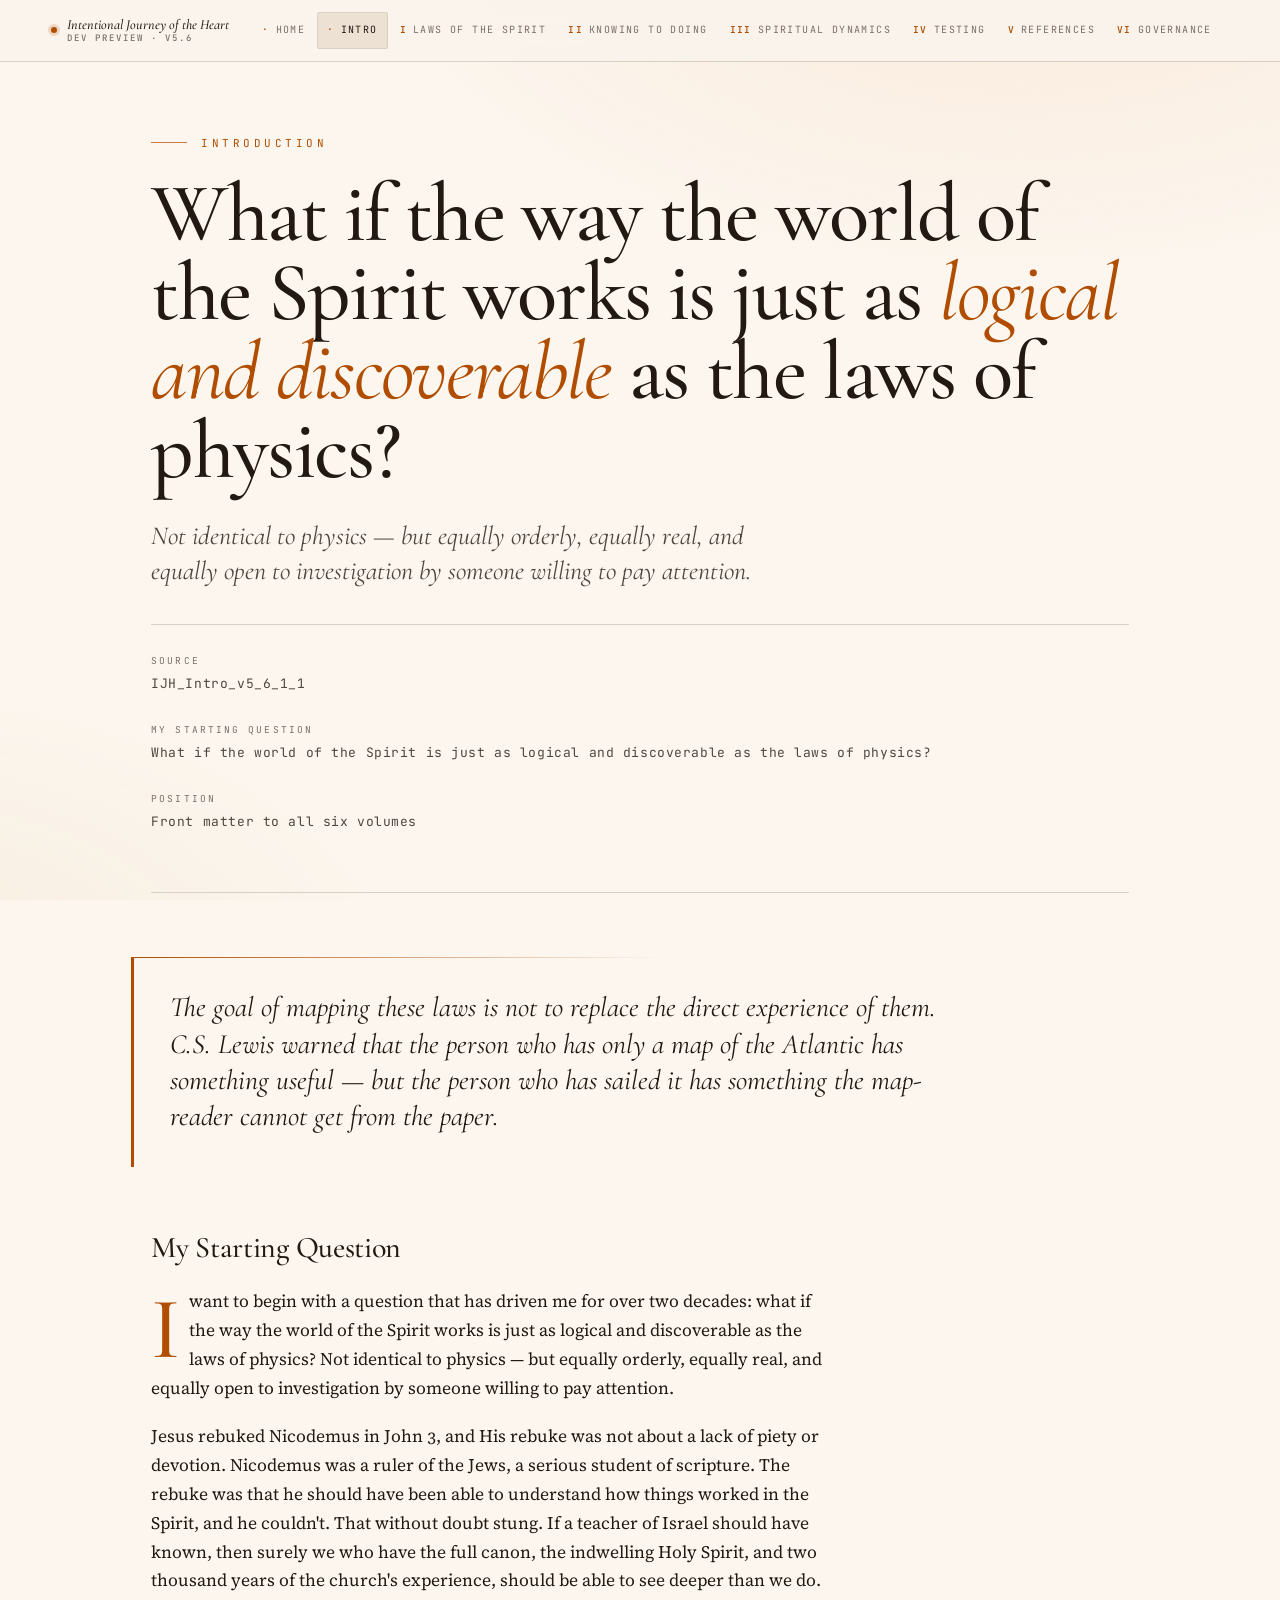
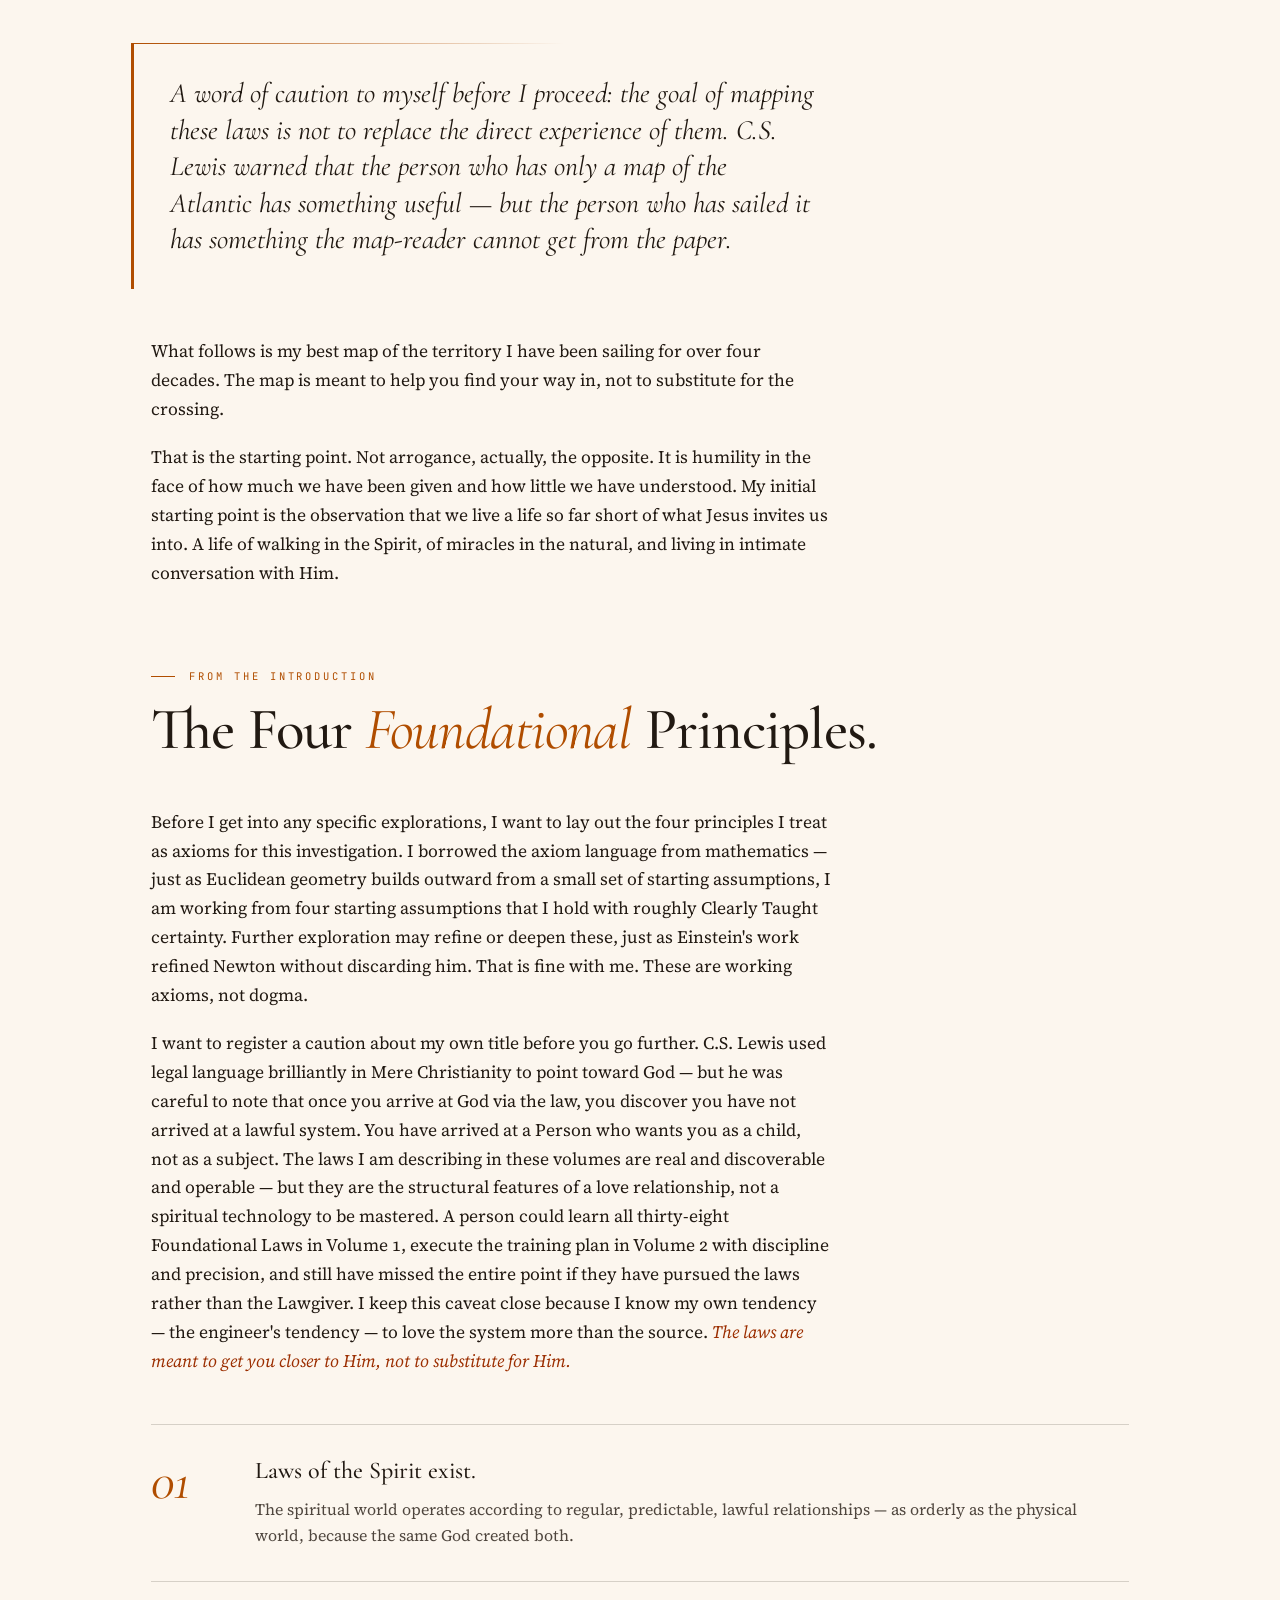
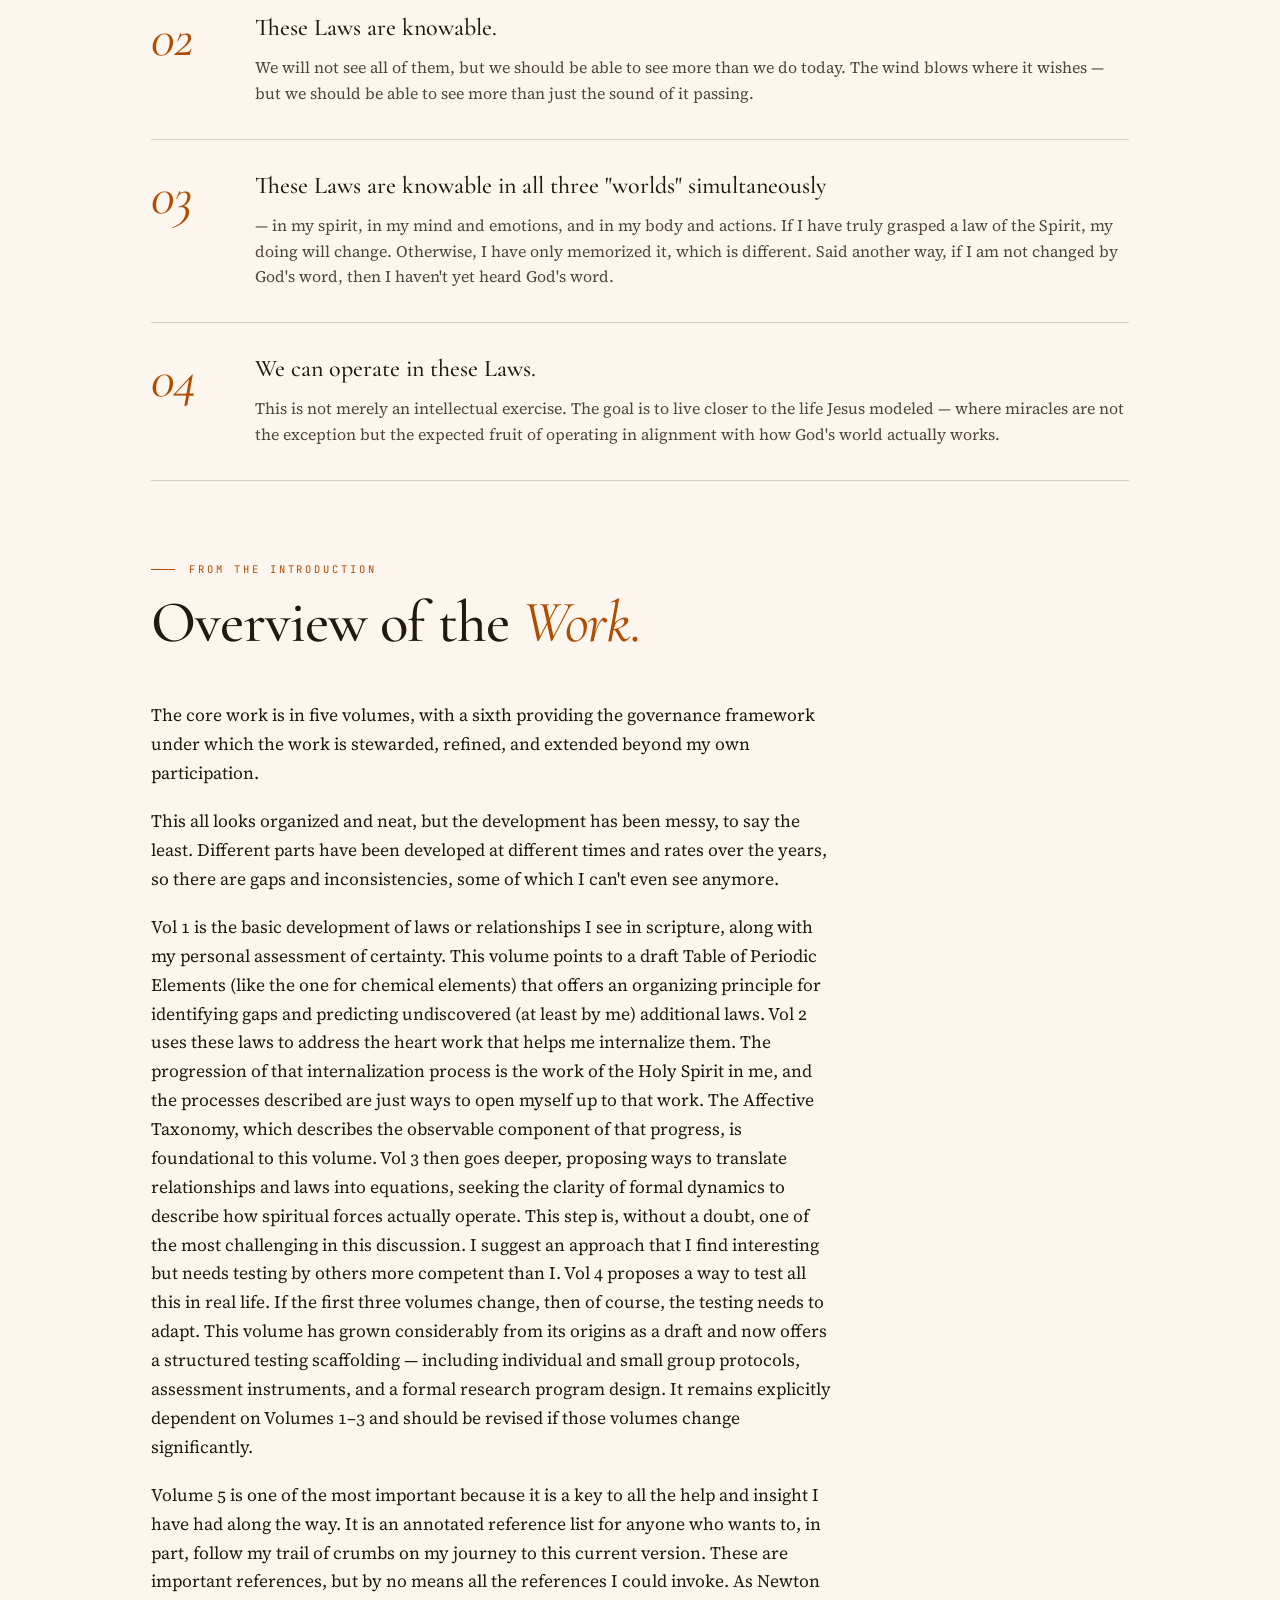
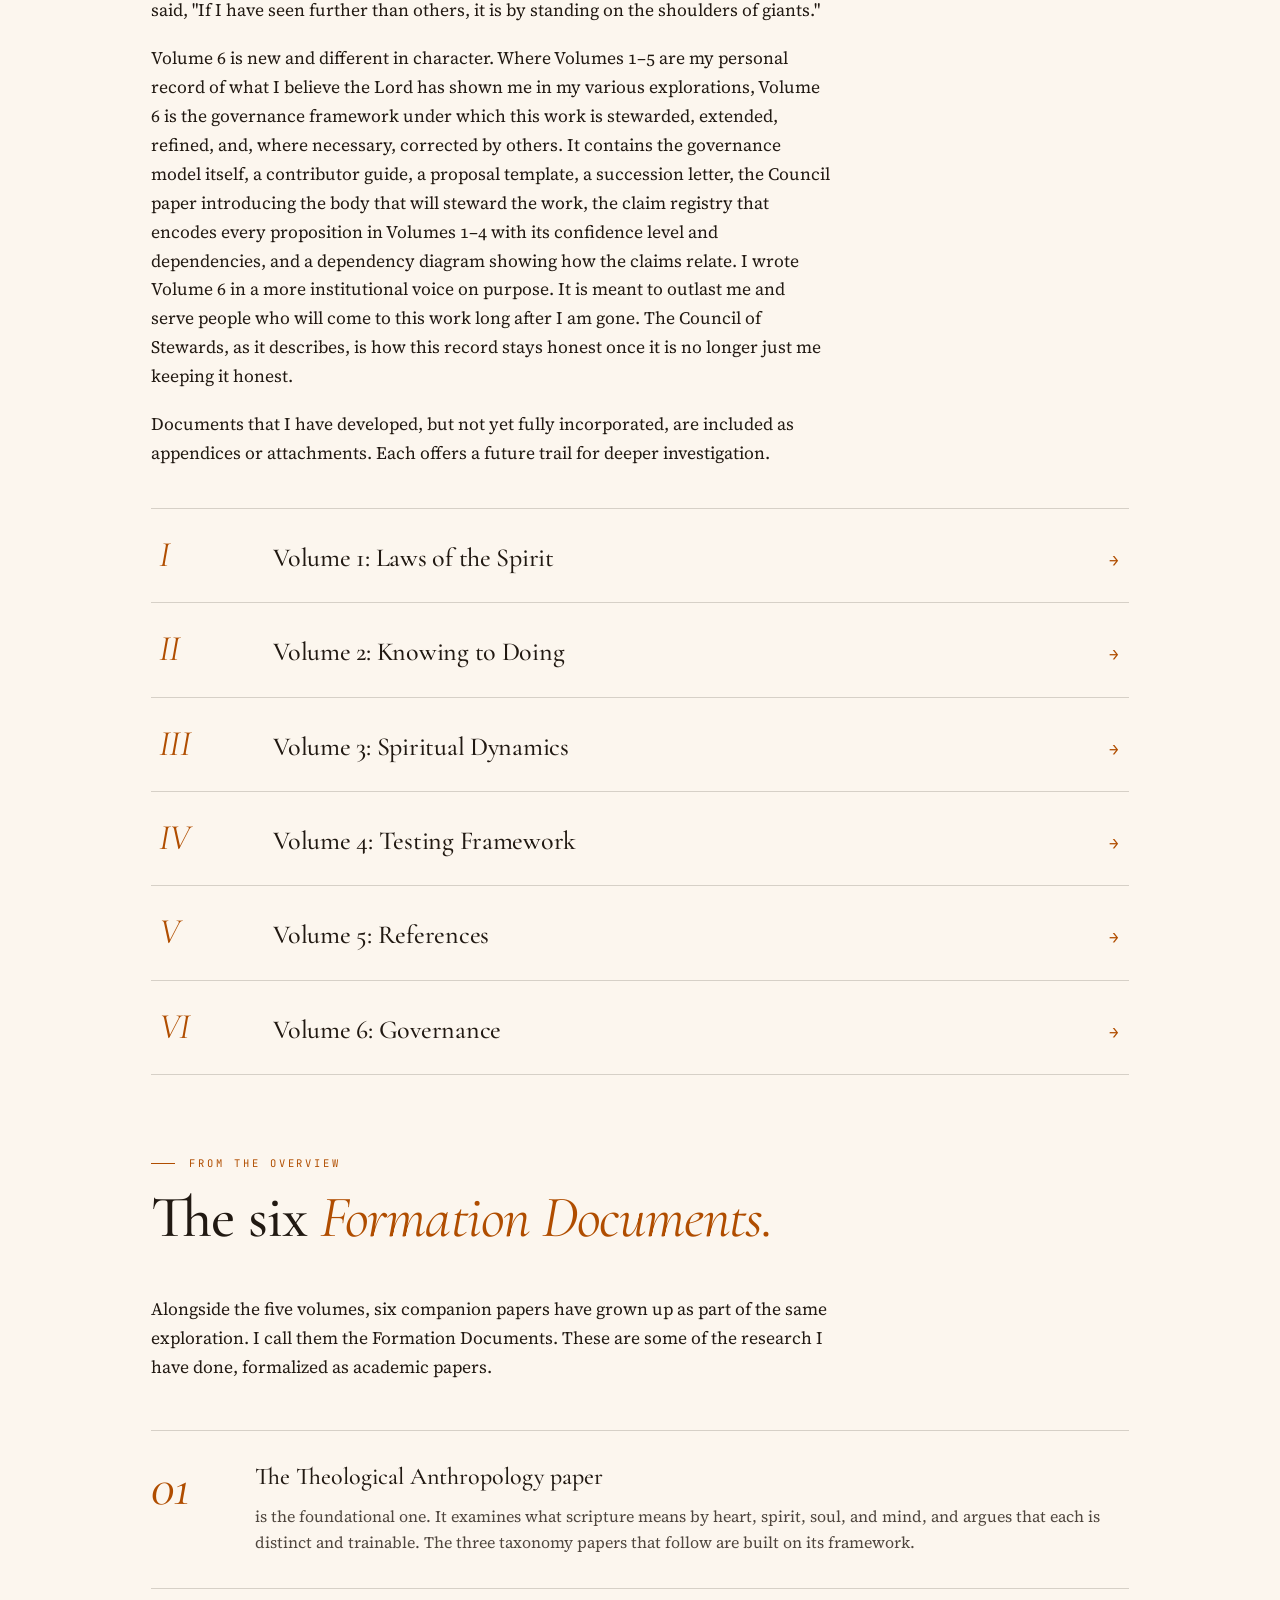
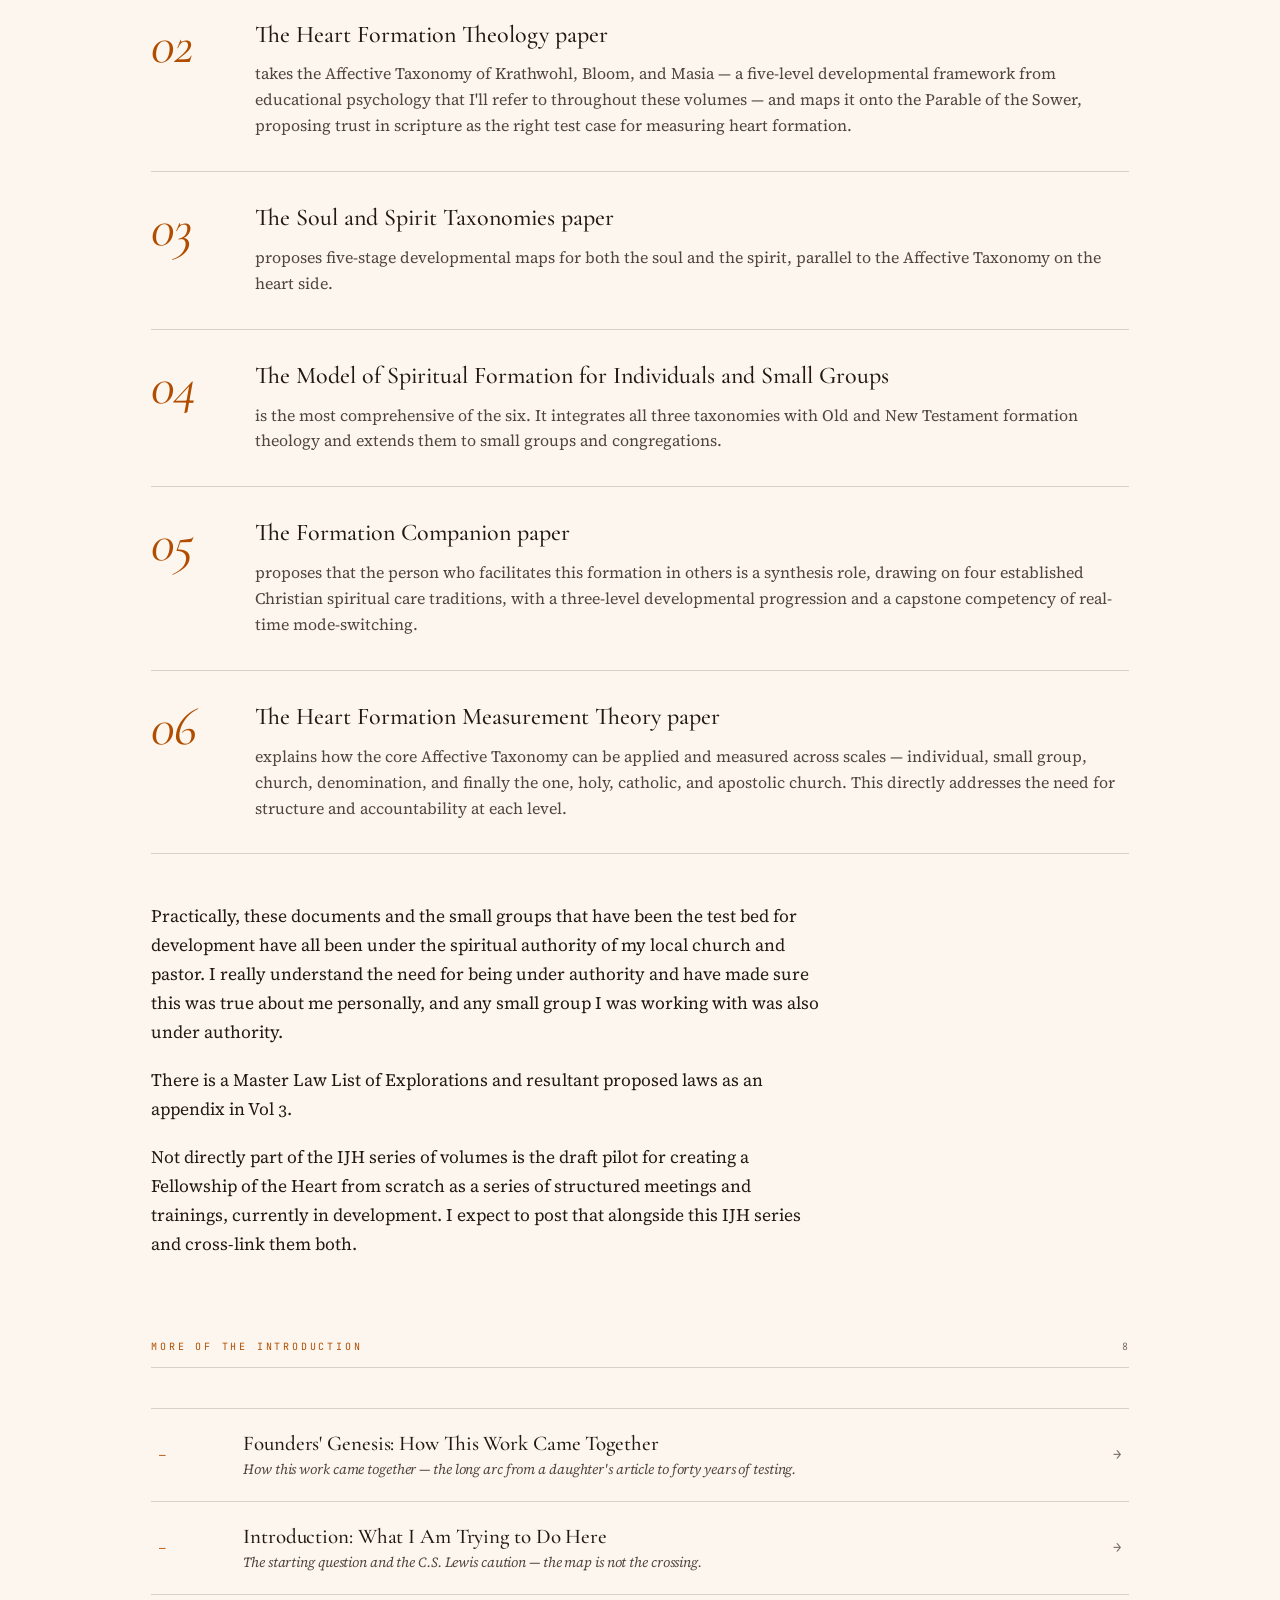
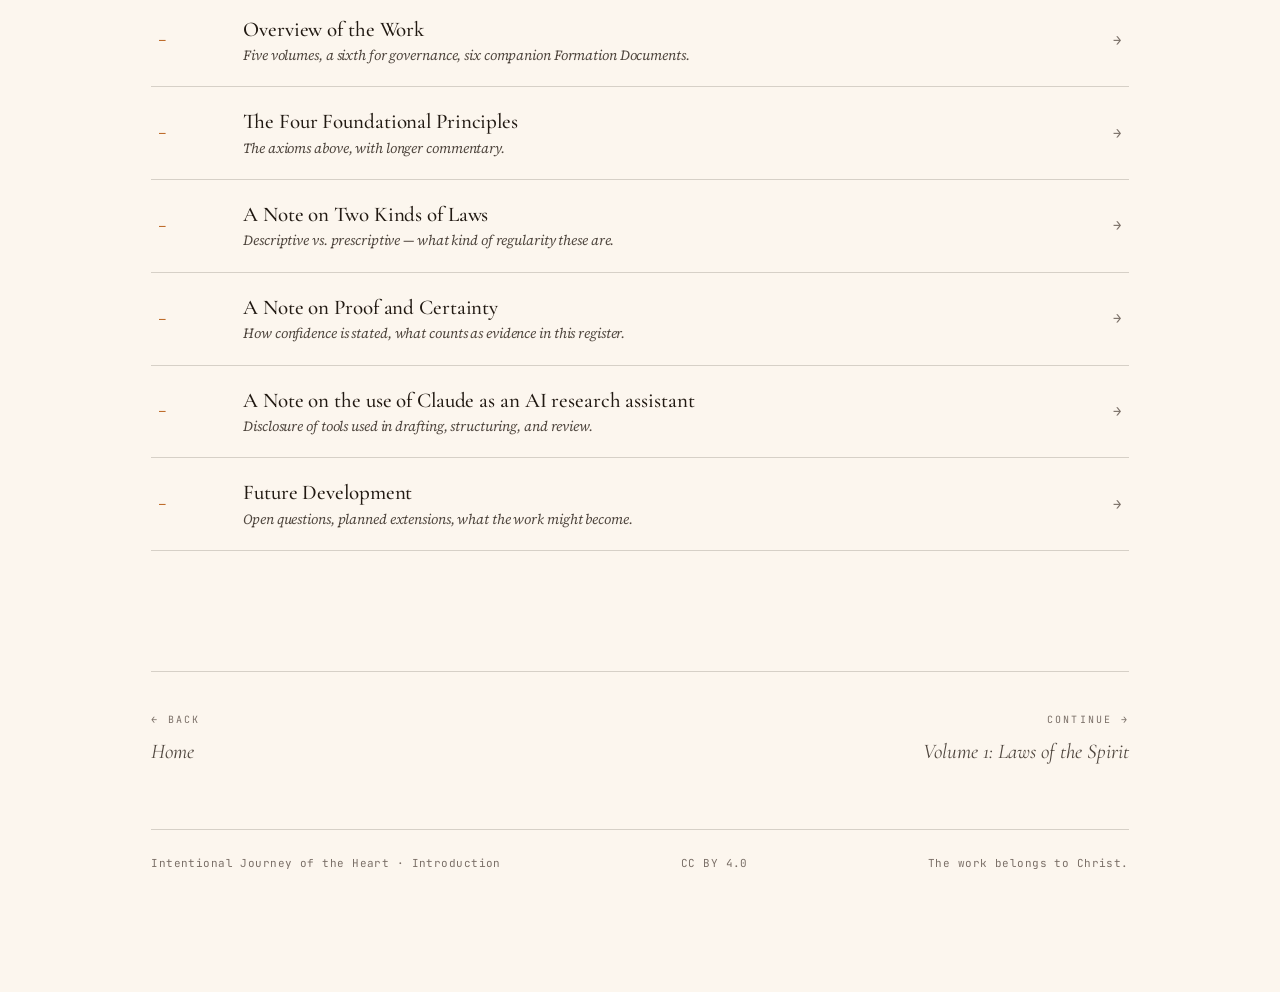
==== Introduction.html @ 32c75336 "Initial commit: IJH design preview static site Standalone warm-paper editorial reader for the Intent" ====
<!doctype html>
<html lang="en">
<head>
<meta charset="utf-8" />
<meta name="viewport" content="width=device-width,initial-scale=1" />
<title>Introduction — Intentional Journey of the Heart</title>
<link rel="preconnect" href="https://fonts.googleapis.com" />
<link rel="preconnect" href="https://fonts.gstatic.com" crossorigin />
<link href="https://fonts.googleapis.com/css2?family=Cormorant+Garamond:ital,wght@0,400;0,500;0,600;1,400;1,500&family=Source+Serif+4:ital,opsz,wght@0,8..60,400;0,8..60,500;0,8..60,600;1,8..60,400;1,8..60,500&family=JetBrains+Mono:wght@400;500;600&family=Inter+Tight:wght@400;500;600&display=swap" rel="stylesheet" />
<link rel="stylesheet" href="styles.css" />
</head>
<body>
<header class="topnav-wrap">
  <nav class="topnav">
    <a class="crest" href="index.html">
      <span class="dot"></span>
      <span class="crest-stack">
        <span class="work">Intentional Journey of the Heart</span>
        <span class="crest-sub">DEV PREVIEW · v5.6</span>
      </span>
    </a>
    <div class="topnav-vols">
      <a href="index.html"><span class="v-num">·</span>Home</a>
      <a class="current" href="Introduction.html"><span class="v-num">·</span>Intro</a>
      <a href="Volume 1.html"><span class="v-num">I</span>Laws of the Spirit</a>
      <a href="Volume 2.html"><span class="v-num">II</span>Knowing to Doing</a>
      <a href="Volume 3.html"><span class="v-num">III</span>Spiritual Dynamics</a>
      <a href="Volume 4.html"><span class="v-num">IV</span>Testing</a>
      <a href="Volume 5.html"><span class="v-num">V</span>References</a>
      <a href="Volume 6 Governance.html"><span class="v-num">VI</span>Governance</a>
    </div>
    <div class="topnav-right">
      <a href="https://github.com/jgtittle-ministries/Intentional-Journey-of-the-Heart-dev" target="_blank" rel="noopener">Repo</a>
      <a href="https://creativecommons.org/licenses/by/4.0/" target="_blank" rel="noopener">CC BY 4.0</a>
    </div>
  </nav>
</header>

<div class="shell-single">

  <section class="hero">
    <div class="eyebrow"><span class="line"></span>Introduction</div>
    <h1 class="title">What if the way the world of the Spirit works is just as <em>logical and discoverable</em> as the laws of physics?</h1>
    <p class="subtitle">Not identical to physics — but equally orderly, equally real, and equally open to investigation by someone willing to pay attention.</p>

    <div class="meta-row">
      <div class="meta-item"><span class="lbl">Source</span><span class="val">IJH_Intro_v5_6_1_1</span></div>
      <div class="meta-item"><span class="lbl">My starting question</span><span class="val">What if the world of the Spirit is just as logical and discoverable as the laws of physics?</span></div>
      <div class="meta-item"><span class="lbl">Position</span><span class="val">Front matter to all six volumes</span></div>
    </div>
  </section>

    <div class="pullquote prose-wide" style="margin-top: 56px;">
      The goal of mapping these laws is not to replace the direct experience of them. C.S. Lewis warned that the person who has only a map of the Atlantic has something useful — but <em>the person who has sailed it has something the map-reader cannot get from the paper.</em>
    </div>

  <div class="prose">
    <h3>My Starting Question</h3>
    <p class="drop-cap">I want to begin with a question that has driven me for over two decades: what if the way the world of the Spirit works is just as logical and discoverable as the laws of physics? Not identical to physics — but equally orderly, equally real, and equally open to investigation by someone willing to pay attention.</p>

    <p>Jesus rebuked Nicodemus in John 3, and His rebuke was not about a lack of piety or devotion. Nicodemus was a ruler of the Jews, a serious student of scripture. The rebuke was that he should have been able to understand how things worked in the Spirit, and he couldn't. That without doubt stung. If a teacher of Israel should have known, then surely we who have the full canon, the indwelling Holy Spirit, and two thousand years of the church's experience, should be able to see deeper than we do.</p>

    <div class="pullquote">
      A word of caution to myself before I proceed: the goal of mapping these laws is not to replace the direct experience of them. C.S. Lewis warned that the person who has only a map of the Atlantic has something useful — but <em>the person who has sailed it has something the map-reader cannot get from the paper.</em>
    </div>

    <p>What follows is my best map of the territory I have been sailing for over four decades. The map is meant to help you find your way in, not to substitute for the crossing.</p>

    <p>That is the starting point. Not arrogance, actually, the opposite. It is humility in the face of how much we have been given and how little we have understood. My initial starting point is the observation that we live a life so far short of what Jesus invites us into. A life of walking in the Spirit, of miracles in the natural, and living in intimate conversation with Him.</p>
  </div>

  <!-- Four Foundational Principles -->
  <section style="margin-top: 80px;">
    <div class="part-header">
      <div class="part-num">From the Introduction</div>
      <h2 class="part-title">The Four <em>Foundational</em> Principles.</h2>
    </div>

    <div class="prose">
      <p>Before I get into any specific explorations, I want to lay out the four principles I treat as axioms for this investigation. I borrowed the axiom language from mathematics — just as Euclidean geometry builds outward from a small set of starting assumptions, I am working from four starting assumptions that I hold with roughly Clearly Taught certainty. Further exploration may refine or deepen these, just as Einstein's work refined Newton without discarding him. That is fine with me. These are working axioms, not dogma.</p>

      <p>I want to register a caution about my own title before you go further. C.S. Lewis used legal language brilliantly in Mere Christianity to point toward God — but he was careful to note that once you arrive at God via the law, you discover you have not arrived at a lawful system. You have arrived at a Person who wants you as a child, not as a subject. The laws I am describing in these volumes are real and discoverable and operable — but they are the structural features of a love relationship, not a spiritual technology to be mastered. A person could learn all thirty-eight Foundational Laws in Volume 1, execute the training plan in Volume 2 with discipline and precision, and still have missed the entire point if they have pursued the laws rather than the Lawgiver. I keep this caveat close because I know my own tendency — the engineer's tendency — to love the system more than the source. <em>The laws are meant to get you closer to Him, not to substitute for Him.</em></p>
    </div>

    <div class="claims-grid">
      <div class="claim-row">
        <div class="num"></div>
        <div>
          <h4>Laws of the Spirit exist.</h4>
          <p>The spiritual world operates according to regular, predictable, lawful relationships — as orderly as the physical world, because the same God created both.</p>
        </div>
      </div>
      <div class="claim-row">
        <div class="num"></div>
        <div>
          <h4>These Laws are knowable.</h4>
          <p>We will not see all of them, but we should be able to see more than we do today. The wind blows where it wishes — but we should be able to see more than just the sound of it passing.</p>
        </div>
      </div>
      <div class="claim-row">
        <div class="num"></div>
        <div>
          <h4>These Laws are knowable in all three "worlds" simultaneously</h4>
          <p>— in my spirit, in my mind and emotions, and in my body and actions. If I have truly grasped a law of the Spirit, my doing will change. Otherwise, I have only memorized it, which is different. Said another way, if I am not changed by God's word, then I haven't yet heard God's word.</p>
        </div>
      </div>
      <div class="claim-row">
        <div class="num"></div>
        <div>
          <h4>We can operate in these Laws.</h4>
          <p>This is not merely an intellectual exercise. The goal is to live closer to the life Jesus modeled — where miracles are not the exception but the expected fruit of operating in alignment with how God's world actually works.</p>
        </div>
      </div>
    </div>
  </section>

  <!-- Overview of the Work -->
  <section style="margin-top: 80px;">
    <div class="part-header">
      <div class="part-num">From the Introduction</div>
      <h2 class="part-title">Overview of the <em>Work.</em></h2>
    </div>

    <div class="prose">
      <p>The core work is in five volumes, with a sixth providing the governance framework under which the work is stewarded, refined, and extended beyond my own participation.</p>

      <p>This all looks organized and neat, but the development has been messy, to say the least. Different parts have been developed at different times and rates over the years, so there are gaps and inconsistencies, some of which I can't even see anymore.</p>

      <p>Vol 1 is the basic development of laws or relationships I see in scripture, along with my personal assessment of certainty. This volume points to a draft Table of Periodic Elements (like the one for chemical elements) that offers an organizing principle for identifying gaps and predicting undiscovered (at least by me) additional laws. Vol 2 uses these laws to address the heart work that helps me internalize them. The progression of that internalization process is the work of the Holy Spirit in me, and the processes described are just ways to open myself up to that work. The Affective Taxonomy, which describes the observable component of that progress, is foundational to this volume. Vol 3 then goes deeper, proposing ways to translate relationships and laws into equations, seeking the clarity of formal dynamics to describe how spiritual forces actually operate. This step is, without a doubt, one of the most challenging in this discussion. I suggest an approach that I find interesting but needs testing by others more competent than I. Vol 4 proposes a way to test all this in real life. If the first three volumes change, then of course, the testing needs to adapt. This volume has grown considerably from its origins as a draft and now offers a structured testing scaffolding — including individual and small group protocols, assessment instruments, and a formal research program design. It remains explicitly dependent on Volumes 1–3 and should be revised if those volumes change significantly.</p>

      <p>Volume 5 is one of the most important because it is a key to all the help and insight I have had along the way. It is an annotated reference list for anyone who wants to, in part, follow my trail of crumbs on my journey to this current version. These are important references, but by no means all the references I could invoke. As Newton said, "If I have seen further than others, it is by standing on the shoulders of giants."</p>

      <p>Volume 6 is new and different in character. Where Volumes 1–5 are my personal record of what I believe the Lord has shown me in my various explorations, Volume 6 is the governance framework under which this work is stewarded, extended, refined, and, where necessary, corrected by others. It contains the governance model itself, a contributor guide, a proposal template, a succession letter, the Council paper introducing the body that will steward the work, the claim registry that encodes every proposition in Volumes 1–4 with its confidence level and dependencies, and a dependency diagram showing how the claims relate. I wrote Volume 6 in a more institutional voice on purpose. It is meant to outlast me and serve people who will come to this work long after I am gone. The Council of Stewards, as it describes, is how this record stays honest once it is no longer just me keeping it honest.</p>

      <p>Documents that I have developed, but not yet fully incorporated, are included as appendices or attachments. Each offers a future trail for deeper investigation.</p>
    </div>

    <div class="home-vols">
      <a class="home-vol" href="Volume 1.html"><span class="v">I</span><span class="nm">Volume 1: Laws of the Spirit</span><span class="meta"><span class="arrow">→</span></span></a>
      <a class="home-vol" href="Volume 2.html"><span class="v">II</span><span class="nm">Volume 2: Knowing to Doing</span><span class="meta"><span class="arrow">→</span></span></a>
      <a class="home-vol" href="Volume 3.html"><span class="v">III</span><span class="nm">Volume 3: Spiritual Dynamics</span><span class="meta"><span class="arrow">→</span></span></a>
      <a class="home-vol" href="Volume 4.html"><span class="v">IV</span><span class="nm">Volume 4: Testing Framework</span><span class="meta"><span class="arrow">→</span></span></a>
      <a class="home-vol" href="Volume 5.html"><span class="v">V</span><span class="nm">Volume 5: References</span><span class="meta"><span class="arrow">→</span></span></a>
      <a class="home-vol" href="Volume 6 Governance.html"><span class="v">VI</span><span class="nm">Volume 6: Governance</span><span class="meta"><span class="arrow">→</span></span></a>
    </div>
  </section>

  <!-- Formation Documents -->
  <section style="margin-top: 80px;">
    <div class="part-header">
      <div class="part-num">From the Overview</div>
      <h2 class="part-title">The six <em>Formation Documents.</em></h2>
    </div>

    <div class="prose">
      <p>Alongside the five volumes, six companion papers have grown up as part of the same exploration. I call them the Formation Documents. These are some of the research I have done, formalized as academic papers.</p>
    </div>

    <div class="claims-grid">
      <div class="claim-row">
        <div class="num"></div>
        <div>
          <h4>The Theological Anthropology paper</h4>
          <p>is the foundational one. It examines what scripture means by heart, spirit, soul, and mind, and argues that each is distinct and trainable. The three taxonomy papers that follow are built on its framework.</p>
        </div>
      </div>
      <div class="claim-row">
        <div class="num"></div>
        <div>
          <h4>The Heart Formation Theology paper</h4>
          <p>takes the Affective Taxonomy of Krathwohl, Bloom, and Masia — a five-level developmental framework from educational psychology that I'll refer to throughout these volumes — and maps it onto the Parable of the Sower, proposing trust in scripture as the right test case for measuring heart formation.</p>
        </div>
      </div>
      <div class="claim-row">
        <div class="num"></div>
        <div>
          <h4>The Soul and Spirit Taxonomies paper</h4>
          <p>proposes five-stage developmental maps for both the soul and the spirit, parallel to the Affective Taxonomy on the heart side.</p>
        </div>
      </div>
      <div class="claim-row">
        <div class="num"></div>
        <div>
          <h4>The Model of Spiritual Formation for Individuals and Small Groups</h4>
          <p>is the most comprehensive of the six. It integrates all three taxonomies with Old and New Testament formation theology and extends them to small groups and congregations.</p>
        </div>
      </div>
      <div class="claim-row">
        <div class="num"></div>
        <div>
          <h4>The Formation Companion paper</h4>
          <p>proposes that the person who facilitates this formation in others is a synthesis role, drawing on four established Christian spiritual care traditions, with a three-level developmental progression and a capstone competency of real-time mode-switching.</p>
        </div>
      </div>
      <div class="claim-row">
        <div class="num"></div>
        <div>
          <h4>The Heart Formation Measurement Theory paper</h4>
          <p>explains how the core Affective Taxonomy can be applied and measured across scales — individual, small group, church, denomination, and finally the one, holy, catholic, and apostolic church. This directly addresses the need for structure and accountability at each level.</p>
        </div>
      </div>
    </div>

    <div class="prose" style="margin-top: 40px;">
      <p>Practically, these documents and the small groups that have been the test bed for development have all been under the spiritual authority of my local church and pastor. I really understand the need for being under authority and have made sure this was true about me personally, and any small group I was working with was also under authority.</p>
      <p>There is a Master Law List of Explorations and resultant proposed laws as an appendix in Vol 3.</p>
      <p>Not directly part of the IJH series of volumes is the draft pilot for creating a Fellowship of the Heart from scratch as a series of structured meetings and trainings, currently in development. I expect to post that alongside this IJH series and cross-link them both.</p>
    </div>
  </section>

  <!-- Other intro sections -->
  <section style="margin-top: 80px;">
    <p class="toc-section-head">More of the Introduction<span class="count">8</span></p>
    <div class="toc-card-list">
      <a class="toc-card" href="reader.html#docs%2Fintroduction%2Ffounders-genesis-how-this-work-came-together.md">
        <span class="ix">—</span><span class="label">Founders' Genesis: How This Work Came Together<span class="sub">How this work came together — the long arc from a daughter's article to forty years of testing.</span></span><span class="arrow">→</span>
      </a>
      <a class="toc-card" href="reader.html#docs%2Fintroduction%2Fintroduction-what-i-am-trying-to-do.md">
        <span class="ix">—</span><span class="label">Introduction: What I Am Trying to Do Here<span class="sub">The starting question and the C.S. Lewis caution — the map is not the crossing.</span></span><span class="arrow">→</span>
      </a>
      <a class="toc-card" href="reader.html#docs%2Fintroduction%2Foverview-of-the-work.md">
        <span class="ix">—</span><span class="label">Overview of the Work<span class="sub">Five volumes, a sixth for governance, six companion Formation Documents.</span></span><span class="arrow">→</span>
      </a>
      <a class="toc-card" href="reader.html#docs%2Fintroduction%2Ffour-foundational-principles.md">
        <span class="ix">—</span><span class="label">The Four Foundational Principles<span class="sub">The axioms above, with longer commentary.</span></span><span class="arrow">→</span>
      </a>
      <a class="toc-card" href="reader.html#docs%2Fintroduction%2Fnote-on-two-kinds-of-laws.md">
        <span class="ix">—</span><span class="label">A Note on Two Kinds of Laws<span class="sub">Descriptive vs. prescriptive — what kind of regularity these are.</span></span><span class="arrow">→</span>
      </a>
      <a class="toc-card" href="reader.html#docs%2Fintroduction%2Fnote-on-proof-and-certainty.md">
        <span class="ix">—</span><span class="label">A Note on Proof and Certainty<span class="sub">How confidence is stated, what counts as evidence in this register.</span></span><span class="arrow">→</span>
      </a>
      <a class="toc-card" href="reader.html#docs%2Fintroduction%2Fnote-on-use-of-claude-as-ai-research.md">
        <span class="ix">—</span><span class="label">A Note on the use of Claude as an AI research assistant<span class="sub">Disclosure of tools used in drafting, structuring, and review.</span></span><span class="arrow">→</span>
      </a>
      <a class="toc-card" href="reader.html#docs%2Fintroduction%2Ffuture-development.md">
        <span class="ix">—</span><span class="label">Future Development<span class="sub">Open questions, planned extensions, what the work might become.</span></span><span class="arrow">→</span>
      </a>
    </div>
  </section>

  <div class="foot-nav">
    <a href="index.html"><span class="lbl">← Back</span>Home</a>
    <a class="next" href="Volume 1.html"><span class="lbl">Continue →</span>Volume 1: Laws of the Spirit</a>
  </div>

  <div class="foot-copy">
    <div>Intentional Journey of the Heart · Introduction</div>
    <div>CC BY 4.0</div>
    <div>The work belongs to Christ.</div>
  </div>

</div>

</body>
</html>
---- styles.css ----
/* ---------- Tokens ---------- */
:root {
  --bg:        oklch(0.975 0.012 75);   /* warm paper cream */
  --bg-2:      oklch(0.945 0.012 75);   /* slightly deeper paper for cards */
  --bg-3:      oklch(0.915 0.012 75);   /* even deeper for tier/data panels */
  --card:      oklch(0.955 0.012 75);
  --rule:      oklch(0.72 0.020 75);    /* warm rule */
  --rule-soft: oklch(0.86 0.014 75);    /* hairline */
  --text:      oklch(0.22 0.018 60);    /* warm near-black */
  --text-mid:  oklch(0.40 0.018 60);
  --text-dim:  oklch(0.55 0.018 60);
  --accent:    oklch(0.54 0.15 50);     /* burnt-amber illumination */
  --accent-2:  oklch(0.46 0.16 45);     /* deeper amber for hover */
  --accent-dim:oklch(0.78 0.10 60);     /* soft amber for underline accents */
  --cool:      oklch(0.42 0.10 230);    /* indigo */
  --cool-dim:  oklch(0.65 0.06 230);
  --rose:      oklch(0.50 0.13 25);     /* cranberry for warnings */
  --leaf:      oklch(0.48 0.10 145);    /* forest for anchor tier */

  --serif: "Source Serif 4", "Source Serif Pro", Georgia, serif;
  --display: "Cormorant Garamond", "Source Serif 4", Georgia, serif;
  --mono: "JetBrains Mono", ui-monospace, "SF Mono", Menlo, monospace;
  --sans: "Inter Tight", system-ui, sans-serif;

  --col: 680px;
  --gutter: clamp(20px, 4vw, 56px);
}

/* ---------- Reset ---------- */
*, *::before, *::after { box-sizing: border-box; }
html { scroll-behavior: smooth; }
body {
  margin: 0;
  background: var(--bg);
  color: var(--text);
  font-family: var(--serif);
  font-size: 17.5px;
  line-height: 1.65;
  text-rendering: optimizeLegibility;
  -webkit-font-smoothing: antialiased;
  font-feature-settings: "kern", "liga", "onum";
}

::selection { background: var(--accent); color: var(--bg); }

/* Subtle warm paper tint */
body::before {
  content: "";
  position: fixed; inset: 0;
  pointer-events: none;
  background:
    radial-gradient(1100px 600px at 80% -10%, oklch(0.92 0.04 60 / 0.55), transparent 60%),
    radial-gradient(900px 500px at -10% 110%, oklch(0.93 0.03 75 / 0.55), transparent 60%);
  z-index: 0;
}
body > * { position: relative; z-index: 1; }

/* ---------- Reading progress ---------- */
.progress {
  position: fixed; top: 0; left: 0; height: 2px; width: 0;
  background: linear-gradient(90deg, var(--accent), var(--cool));
  z-index: 100;
  transition: width 0.1s linear;
}

/* ---------- Layout shell ---------- */
.shell {
  display: grid;
  grid-template-columns: 280px minmax(0, 1fr) 240px;
  gap: var(--gutter);
  max-width: 1400px;
  margin: 0 auto;
  padding: 48px var(--gutter) 120px;
}

@media (max-width: 1100px) {
  .shell { grid-template-columns: 220px minmax(0, 1fr); }
  .right-rail { display: none; }
}
@media (max-width: 800px) {
  .shell { grid-template-columns: 1fr; padding: 24px 20px 80px; }
  .toc-sidebar { display: none; }
}

/* ---------- Top nav ---------- */
.topnav-wrap {
  position: sticky;
  top: 0;
  z-index: 50;
  background: oklch(0.97 0.012 75 / 0.92);
  backdrop-filter: blur(12px);
  -webkit-backdrop-filter: blur(12px);
  border-bottom: 1px solid var(--rule-soft);
}
.topnav {
  display: flex;
  align-items: center;
  justify-content: space-between;
  gap: 16px;
  padding: 12px var(--gutter);
  max-width: 1400px;
  margin: 0 auto;
  font-family: var(--mono);
  font-size: 11px;
  letter-spacing: 0.14em;
  text-transform: uppercase;
  color: var(--text-dim);
}
.topnav .crest {
  display: inline-flex; align-items: center; gap: 10px;
  color: var(--text);
  text-decoration: none;
  white-space: nowrap;
  font-weight: 500;
  letter-spacing: 0.16em;
  flex: none;
}
.topnav .crest .dot {
  width: 6px; height: 6px; border-radius: 50%;
  background: var(--accent); box-shadow: 0 0 0 3px oklch(0.54 0.15 50 / 0.18);
}
.topnav .crest .work {
  font-family: var(--display);
  font-style: italic;
  font-size: 14px;
  letter-spacing: 0;
  text-transform: none;
  color: var(--text);
  font-weight: 500;
  white-space: nowrap;
}
.topnav .crest .crest-sub {
  font-size: 9px;
  letter-spacing: 0.22em;
  color: var(--text-dim);
  display: block;
  margin-top: 1px;
}
.topnav .crest .crest-stack { display: flex; flex-direction: column; line-height: 1.1; }

.topnav-vols {
  display: flex;
  gap: 2px;
  margin: 0 auto;
  flex-wrap: nowrap;
  overflow-x: auto;
  scrollbar-width: none;
}
.topnav-vols::-webkit-scrollbar { display: none; }
.topnav-vols a {
  display: inline-flex;
  align-items: baseline;
  gap: 6px;
  padding: 9px 9px;
  color: var(--text-dim);
  text-decoration: none;
  font-size: 10px;
  letter-spacing: 0.14em;
  border: 1px solid transparent;
  border-radius: 2px;
  transition: color .15s, background .15s, border-color .15s;
  white-space: nowrap;
}
.topnav-vols a .v-num {
  color: var(--accent);
  font-weight: 600;
  font-size: 9.5px;
}
.topnav-vols a:hover {
  color: var(--text);
  background: oklch(0.91 0.018 75 / 0.7);
}
.topnav-vols a.current {
  color: var(--text);
  background: oklch(0.91 0.025 70 / 0.85);
  border-color: var(--rule-soft);
}
.topnav-vols a.current .v-num { color: var(--accent); }

.topnav-right {
  display: flex; gap: 16px; align-items: center;
  flex: none;
  color: var(--text-dim);
}
.topnav-right a {
  color: var(--text-dim);
  text-decoration: none;
  transition: color .15s;
}
.topnav-right a:hover { color: var(--accent); }

@media (max-width: 1400px) {
  .topnav-right { display: none; }
}
@media (max-width: 1180px) {
  .topnav .crest .crest-sub { display: none; }
}
@media (max-width: 1080px) {
  .topnav { flex-wrap: wrap; padding: 12px 18px; gap: 8px; }
  .topnav-vols { order: 3; width: 100%; padding-top: 6px; }
}

/* ---------- TOC sidebar ---------- */
.toc-sidebar {
  position: sticky;
  top: 48px;
  align-self: start;
  max-height: calc(100vh - 80px);
  overflow-y: auto;
  padding-right: 12px;
  scrollbar-width: thin;
  scrollbar-color: var(--rule) transparent;
}
.toc-sidebar::-webkit-scrollbar { width: 4px; }
.toc-sidebar::-webkit-scrollbar-thumb { background: var(--rule); border-radius: 2px; }

.toc-title {
  font-family: var(--mono);
  font-size: 10px;
  letter-spacing: 0.22em;
  text-transform: uppercase;
  color: var(--text-dim);
  margin: 0 0 20px;
  padding-bottom: 14px;
  border-bottom: 1px solid var(--rule-soft);
}
.toc ol { list-style: none; padding: 0; margin: 0; }
.toc > ol > li { margin-bottom: 18px; }
.toc a {
  display: block;
  color: var(--text-mid);
  text-decoration: none;
  font-size: 13.5px;
  line-height: 1.4;
  padding: 4px 0 4px 14px;
  border-left: 2px solid transparent;
  margin-left: -2px;
  transition: color .15s, border-color .15s;
}
.toc a:hover { color: var(--text); }
.toc a.active {
  color: var(--accent-2);
  border-left-color: var(--accent);
}
.toc .sub { padding-left: 18px; margin-top: 6px; }
.toc .sub a { font-size: 12.5px; color: var(--text-dim); }
.toc .num {
  font-family: var(--mono);
  font-size: 10.5px;
  color: var(--text-dim);
  margin-right: 8px;
  letter-spacing: 0.06em;
}

/* ---------- Right rail ---------- */
.right-rail {
  position: sticky;
  top: 48px;
  align-self: start;
  font-family: var(--mono);
  font-size: 11px;
  letter-spacing: 0.06em;
  color: var(--text-dim);
}
.rail-block { padding: 16px 0; border-top: 1px solid var(--rule-soft); }
.rail-block:first-child { border-top: 0; padding-top: 0; }
.rail-label { font-size: 9.5px; letter-spacing: 0.22em; text-transform: uppercase; color: var(--text-dim); margin-bottom: 6px; }
.rail-value { color: var(--text-mid); font-size: 12px; }

/* ---------- Hero ---------- */
.hero {
  padding: 40px 0 60px;
  border-bottom: 1px solid var(--rule-soft);
  margin-bottom: 64px;
}
.eyebrow {
  font-family: var(--mono);
  font-size: 11px;
  letter-spacing: 0.32em;
  text-transform: uppercase;
  color: var(--accent);
  margin-bottom: 22px;
  display: flex; align-items: center; gap: 14px;
}
.eyebrow .line { flex: none; width: 36px; height: 1px; background: var(--accent); opacity: .7; }

h1.title {
  font-family: var(--display);
  font-weight: 500;
  font-size: clamp(48px, 6.5vw, 92px);
  line-height: 0.95;
  letter-spacing: -0.02em;
  margin: 0 0 28px;
  color: var(--text);
}
h1.title em {
  font-style: italic;
  color: var(--accent);
  font-weight: 400;
}
.subtitle {
  font-family: var(--display);
  font-style: italic;
  font-size: clamp(20px, 2.2vw, 26px);
  font-weight: 400;
  color: var(--text-mid);
  margin: 0 0 36px;
  max-width: 620px;
  line-height: 1.35;
}
.meta-row {
  display: flex;
  flex-wrap: wrap;
  gap: 28px 48px;
  padding-top: 28px;
  border-top: 1px solid var(--rule-soft);
  font-family: var(--mono);
  font-size: 11.5px;
  letter-spacing: 0.05em;
}
.meta-item { display: flex; flex-direction: column; gap: 4px; }
.meta-item .lbl { font-size: 9.5px; letter-spacing: 0.22em; text-transform: uppercase; color: var(--text-dim); }
.meta-item .val { color: var(--text-mid); font-size: 13px; }

/* ---------- Hero key claim ---------- */
.key-claim {
  margin-top: 64px;
  padding: 36px 40px;
  background: linear-gradient(180deg, oklch(0.95 0.018 75), oklch(0.93 0.018 75));
  border-left: 3px solid var(--accent);
  border-radius: 2px;
  position: relative;
}
.key-claim::before {
  content: "";
  position: absolute;
  inset: 0;
  border: 1px solid var(--rule-soft);
  border-left: 0;
  pointer-events: none;
}
.key-claim .label {
  font-family: var(--mono);
  font-size: 10px;
  letter-spacing: 0.28em;
  text-transform: uppercase;
  color: var(--accent);
  margin-bottom: 14px;
}
.key-claim .text {
  font-family: var(--display);
  font-size: clamp(26px, 3vw, 34px);
  line-height: 1.25;
  color: var(--text);
  font-weight: 400;
  letter-spacing: -0.005em;
  margin: 0;
}
.key-claim .text em { font-style: italic; color: var(--accent-2); }

/* ---------- Section structure ---------- */
.part {
  padding-top: 80px;
  margin-top: 60px;
  border-top: 1px solid var(--rule-soft);
}
.part:first-of-type { border-top: 0; margin-top: 0; padding-top: 24px; }

.part-header {
  margin-bottom: 48px;
}
.part-num {
  font-family: var(--mono);
  font-size: 10.5px;
  letter-spacing: 0.28em;
  text-transform: uppercase;
  color: var(--accent);
  margin-bottom: 16px;
  display: flex; align-items: center; gap: 14px;
}
.part-num::before {
  content: "";
  width: 24px; height: 1px; background: var(--accent);
}
h2.part-title {
  font-family: var(--display);
  font-weight: 500;
  font-size: clamp(38px, 4.6vw, 60px);
  line-height: 1;
  letter-spacing: -0.015em;
  margin: 0 0 18px;
  color: var(--text);
}
h2.part-title em { font-style: italic; color: var(--accent); font-weight: 400; }
.part-deck {
  font-family: var(--display);
  font-style: italic;
  font-size: 21px;
  line-height: 1.4;
  color: var(--text-mid);
  max-width: 640px;
  margin: 0;
}

/* ---------- Body prose ---------- */
.prose { max-width: var(--col); }
.prose-wide { max-width: 880px; }

.prose h3 {
  font-family: var(--display);
  font-weight: 500;
  font-size: 30px;
  line-height: 1.15;
  color: var(--text);
  margin: 64px 0 22px;
  letter-spacing: -0.01em;
}
.prose h3 .h-num {
  font-family: var(--mono);
  font-size: 12px;
  color: var(--accent);
  letter-spacing: 0.18em;
  margin-right: 14px;
  vertical-align: 0.18em;
  font-weight: 400;
}
.prose h4 {
  font-family: var(--display);
  font-weight: 500;
  font-style: italic;
  font-size: 23px;
  color: var(--text);
  margin: 44px 0 16px;
  letter-spacing: -0.005em;
}
.prose h5 {
  font-family: var(--mono);
  font-size: 11px;
  letter-spacing: 0.22em;
  text-transform: uppercase;
  color: var(--accent);
  margin: 36px 0 14px;
  font-weight: 500;
}

.prose p { margin: 0 0 1.1em; color: var(--text); }
.prose p strong { color: var(--text); font-weight: 600; }
.prose p em { color: var(--accent-2); font-style: italic; }

.prose a { color: var(--accent); text-decoration: underline; text-decoration-color: var(--accent-dim); text-underline-offset: 3px; }
.prose a:hover { color: var(--accent-2); }

.prose ul, .prose ol { margin: 0 0 1.2em; padding-left: 1.4em; }
.prose ul li, .prose ol li { margin-bottom: 0.55em; }
.prose ul { list-style: none; padding-left: 0; }
.prose ul > li {
  position: relative; padding-left: 22px;
}
.prose ul > li::before {
  content: "";
  position: absolute;
  left: 0; top: 0.72em;
  width: 8px; height: 1px;
  background: var(--accent);
}

.drop-cap::first-letter {
  font-family: var(--display);
  float: left;
  font-size: 5em;
  line-height: 0.85;
  margin: 0.05em 0.1em -0.08em 0;
  color: var(--accent);
  font-weight: 500;
}

/* ---------- Pull quotes & emphasis ---------- */
.pullquote {
  margin: 48px -20px;
  padding: 32px 36px;
  font-family: var(--display);
  font-style: italic;
  font-size: clamp(22px, 2.4vw, 28px);
  line-height: 1.3;
  color: var(--text);
  border-left: 3px solid var(--accent);
  position: relative;
}
.pullquote::before {
  content: "";
  position: absolute;
  top: 0; left: 0;
  width: 60%; height: 1px;
  background: linear-gradient(90deg, var(--accent), transparent);
}
.pullquote .attr {
  display: block;
  margin-top: 18px;
  font-family: var(--mono);
  font-style: normal;
  font-size: 11px;
  letter-spacing: 0.18em;
  text-transform: uppercase;
  color: var(--text-dim);
}

.callout {
  margin: 32px 0;
  padding: 24px 28px;
  background: var(--card);
  border: 1px solid var(--rule-soft);
  border-radius: 3px;
  font-size: 16px;
  line-height: 1.6;
  color: var(--text-mid);
}
.callout .lbl {
  display: block;
  font-family: var(--mono);
  font-size: 10px;
  letter-spacing: 0.22em;
  text-transform: uppercase;
  color: var(--accent);
  margin-bottom: 8px;
}

/* ---------- Visual: registry table ---------- */
.viz {
  margin: 56px 0;
  padding: 40px;
  background: var(--bg-2);
  border: 1px solid var(--rule-soft);
  border-radius: 4px;
  position: relative;
  overflow: hidden;
}
.viz::before {
  content: "";
  position: absolute; top: 0; left: 0; right: 0; height: 2px;
  background: linear-gradient(90deg, var(--accent), var(--cool), transparent);
}
.viz-eyebrow {
  font-family: var(--mono);
  font-size: 10px;
  letter-spacing: 0.28em;
  text-transform: uppercase;
  color: var(--accent);
  margin-bottom: 10px;
}
.viz-title {
  font-family: var(--display);
  font-size: 28px;
  font-weight: 500;
  margin: 0 0 8px;
  color: var(--text);
}
.viz-deck {
  font-family: var(--display);
  font-style: italic;
  color: var(--text-mid);
  margin: 0 0 28px;
  font-size: 16px;
}

.reg-table {
  width: 100%;
  border-collapse: collapse;
  font-family: var(--mono);
  font-size: 13px;
}
.reg-table th {
  text-align: left;
  font-weight: 500;
  font-size: 10px;
  letter-spacing: 0.18em;
  text-transform: uppercase;
  color: var(--text-dim);
  padding: 12px 14px 12px 0;
  border-bottom: 1px solid var(--rule);
}
.reg-table td {
  padding: 16px 14px 16px 0;
  border-bottom: 1px solid var(--rule-soft);
  color: var(--text-mid);
  vertical-align: top;
}
.reg-table tr:last-child td { border-bottom: 0; }
.reg-table tr.total td {
  border-top: 2px solid var(--accent);
  border-bottom: 0;
  color: var(--text);
  font-weight: 600;
  padding-top: 18px;
}
.reg-table td.vol { color: var(--text); }
.reg-table .num-big { font-size: 18px; color: var(--text); }
.bar {
  display: inline-block;
  height: 4px;
  background: var(--accent);
  vertical-align: middle;
  margin-right: 8px;
  border-radius: 2px;
}

/* ---------- 3-tier card ---------- */
.tier-grid {
  display: grid;
  grid-template-columns: repeat(3, 1fr);
  gap: 16px;
  margin: 36px 0 0;
}
@media (max-width: 720px) { .tier-grid { grid-template-columns: 1fr; } }

.tier {
  padding: 26px 24px 28px;
  background: var(--bg-3);
  border: 1px solid var(--rule-soft);
  border-radius: 3px;
  position: relative;
  overflow: hidden;
}
.tier .stripe {
  position: absolute; top: 0; left: 0; right: 0; height: 3px;
}
.tier-1 .stripe { background: var(--leaf); }
.tier-2 .stripe { background: var(--cool); }
.tier-3 .stripe { background: var(--rose); }
.tier .tier-label {
  font-family: var(--mono);
  font-size: 10px;
  letter-spacing: 0.22em;
  text-transform: uppercase;
  color: var(--text-dim);
  margin: 0 0 8px;
}
.tier .tier-name {
  font-family: var(--display);
  font-size: 24px;
  font-weight: 500;
  color: var(--text);
  margin: 0 0 4px;
}
.tier .tier-range {
  font-family: var(--mono);
  font-size: 12px;
  color: var(--accent);
  margin-bottom: 18px;
  letter-spacing: 0.04em;
}
.tier-1 .tier-range { color: var(--leaf); }
.tier-2 .tier-range { color: var(--cool); }
.tier-3 .tier-range { color: var(--rose); }
.tier .tier-body {
  font-size: 14px;
  line-height: 1.55;
  color: var(--text-mid);
  margin: 0 0 16px;
}
.tier .tier-rule {
  padding-top: 14px;
  border-top: 1px solid var(--rule-soft);
  font-family: var(--mono);
  font-size: 11px;
  color: var(--text-dim);
  letter-spacing: 0.02em;
  line-height: 1.5;
}
.tier .tier-rule strong { color: var(--text); display: block; font-size: 10px; letter-spacing: 0.22em; text-transform: uppercase; margin-bottom: 4px; font-weight: 600; }

/* ---------- Numbered claim grid (5 things follow) ---------- */
.claims-grid {
  display: grid;
  grid-template-columns: 1fr;
  gap: 0;
  margin: 48px 0;
  counter-reset: claim;
}
.claim-row {
  display: grid;
  grid-template-columns: 80px 1fr;
  gap: 24px;
  padding: 32px 0;
  border-top: 1px solid var(--rule-soft);
  counter-increment: claim;
}
.claim-row:last-child { border-bottom: 1px solid var(--rule-soft); }
.claim-row .num {
  font-family: var(--display);
  font-size: 54px;
  font-weight: 400;
  font-style: italic;
  color: var(--accent);
  line-height: 0.9;
  letter-spacing: -0.02em;
}
.claim-row .num::before { content: counter(claim, decimal-leading-zero); }
.claim-row h4 {
  font-family: var(--display);
  font-size: 24px;
  margin: 0 0 12px;
  color: var(--text);
  font-weight: 500;
  font-style: normal;
  line-height: 1.2;
}
.claim-row p {
  margin: 0 0 0.8em;
  color: var(--text-mid);
  font-size: 16px;
  line-height: 1.62;
}
.claim-row p:last-child { margin-bottom: 0; }
.claim-row p strong { color: var(--text); }

/* ---------- Four Connects diagram ---------- */
.connects {
  margin: 48px 0;
  padding: 36px;
  background: var(--bg-2);
  border: 1px solid var(--rule-soft);
  border-radius: 4px;
}
.connects-grid {
  display: grid;
  grid-template-columns: repeat(4, 1fr);
  gap: 1px;
  background: var(--rule-soft);
  border: 1px solid var(--rule-soft);
}
@media (max-width: 720px) { .connects-grid { grid-template-columns: 1fr 1fr; } }
.connect {
  background: var(--bg-2);
  padding: 24px 20px;
  position: relative;
}
.connect .step {
  font-family: var(--mono);
  font-size: 10px;
  letter-spacing: 0.2em;
  color: var(--accent);
  margin-bottom: 8px;
}
.connect h5 {
  font-family: var(--display);
  font-size: 22px;
  font-weight: 500;
  color: var(--text);
  margin: 0 0 10px;
  letter-spacing: -0.01em;
}
.connect p {
  font-size: 13.5px;
  line-height: 1.55;
  color: var(--text-mid);
  margin: 0;
}
.connect-flow {
  display: flex; align-items: center; justify-content: center;
  gap: 12px;
  margin-top: 24px;
  font-family: var(--mono);
  font-size: 10.5px;
  letter-spacing: 0.18em;
  color: var(--text-dim);
}
.connect-flow .arrow { color: var(--accent); }

/* ---------- Two-column succession ---------- */
.two-col {
  display: grid;
  grid-template-columns: 1fr 1fr;
  gap: 16px;
  margin: 36px 0;
}
@media (max-width: 720px) { .two-col { grid-template-columns: 1fr; } }
.role-card {
  background: var(--bg-2);
  border: 1px solid var(--rule-soft);
  border-radius: 3px;
  padding: 30px 28px;
}
.role-card .role-label {
  font-family: var(--mono);
  font-size: 10px;
  letter-spacing: 0.22em;
  text-transform: uppercase;
  color: var(--accent);
  margin-bottom: 10px;
}
.role-card h4 {
  font-family: var(--display);
  font-size: 28px;
  margin: 0 0 16px;
  color: var(--text);
  font-weight: 500;
  font-style: normal;
}
.role-card .role-kind {
  font-family: var(--mono);
  font-size: 11px;
  color: var(--text-dim);
  letter-spacing: 0.08em;
  margin-bottom: 18px;
  padding-bottom: 18px;
  border-bottom: 1px solid var(--rule-soft);
}
.role-card .role-kind strong { color: var(--accent-2); }
.role-card ul { margin-top: 0; }
.role-card ul li { font-size: 14.5px; line-height: 1.55; color: var(--text-mid); }
.role-card .role-named {
  margin-top: 20px;
  padding-top: 18px;
  border-top: 1px solid var(--rule-soft);
  font-family: var(--mono);
  font-size: 12px;
  color: var(--text-mid);
  letter-spacing: 0.02em;
}
.role-card .role-named .nm { color: var(--text); font-weight: 600; font-size: 14px; display: block; margin-top: 4px; }

/* ---------- Rule of Life ---------- */
.rule-block {
  margin: 80px -20px;
  padding: 64px 48px;
  background:
    radial-gradient(800px 400px at 50% 0%, oklch(0.90 0.06 60 / 0.45), transparent 70%),
    linear-gradient(180deg, oklch(0.95 0.020 75), oklch(0.93 0.022 75));
  border: 1px solid var(--rule-soft);
  border-radius: 4px;
  position: relative;
}
.rule-block::before, .rule-block::after {
  content: "§";
  position: absolute;
  font-family: var(--display);
  color: var(--accent);
  font-size: 36px;
  line-height: 1;
}
.rule-block::before { top: 20px; left: 50%; transform: translateX(-50%); }
.rule-block::after  { bottom: 20px; left: 50%; transform: translateX(-50%); }

.rule-eyebrow {
  font-family: var(--mono);
  font-size: 10px;
  letter-spacing: 0.32em;
  text-transform: uppercase;
  color: var(--accent);
  text-align: center;
  margin-bottom: 14px;
}
.rule-title {
  font-family: var(--display);
  font-size: clamp(36px, 4vw, 52px);
  font-weight: 500;
  text-align: center;
  color: var(--text);
  margin: 0 0 16px;
  letter-spacing: -0.015em;
  font-style: italic;
}
.rule-deck {
  text-align: center;
  font-family: var(--display);
  font-style: italic;
  color: var(--text-mid);
  font-size: 17px;
  max-width: 540px;
  margin: 0 auto 48px;
  line-height: 1.4;
}

.rule-intro {
  font-family: var(--display);
  font-size: 22px;
  font-style: italic;
  text-align: center;
  color: var(--accent-2);
  max-width: 620px;
  margin: 0 auto 40px;
  line-height: 1.4;
}

.rule-list {
  max-width: 720px;
  margin: 0 auto;
  list-style: none;
  padding: 0;
  counter-reset: rule;
}
.rule-list li {
  counter-increment: rule;
  position: relative;
  padding: 22px 0 22px 56px;
  border-top: 1px solid var(--rule-soft);
  font-size: 16.5px;
  line-height: 1.6;
  color: var(--text);
}
.rule-list li:first-child { border-top: 0; }
.rule-list li::before {
  content: counter(rule, decimal-leading-zero);
  position: absolute;
  left: 0; top: 24px;
  font-family: var(--mono);
  font-size: 11px;
  color: var(--accent);
  letter-spacing: 0.06em;
}
.rule-list li em { color: var(--accent-2); font-style: italic; }
.rule-list li strong { color: var(--text); font-weight: 600; }

/* ---------- Signature block ---------- */
.sig {
  margin: 60px 0 0;
  padding: 40px 0;
  border-top: 1px solid var(--rule-soft);
  display: grid;
  grid-template-columns: 1fr 1fr;
  gap: 36px;
}
@media (max-width: 720px) { .sig { grid-template-columns: 1fr; } }
.sig-line {
  font-family: var(--mono);
  font-size: 11px;
  color: var(--text-dim);
  letter-spacing: 0.08em;
}
.sig-line .label {
  display: block;
  font-size: 10px;
  letter-spacing: 0.22em;
  text-transform: uppercase;
  color: var(--accent);
  margin-bottom: 14px;
}
.sig-line .underline {
  display: block;
  border-bottom: 1px solid var(--rule);
  height: 28px;
  margin-bottom: 10px;
}

/* ---------- Detail / collapse ---------- */
details.long {
  margin: 32px 0;
  padding: 0;
  border: 1px solid var(--rule-soft);
  background: var(--bg-2);
  border-radius: 3px;
}
details.long > summary {
  list-style: none;
  cursor: pointer;
  padding: 18px 24px;
  font-family: var(--mono);
  font-size: 11px;
  letter-spacing: 0.18em;
  text-transform: uppercase;
  color: var(--accent);
  display: flex; align-items: center; justify-content: space-between;
  user-select: none;
}
details.long > summary::-webkit-details-marker { display: none; }
details.long > summary::after {
  content: "+";
  font-family: var(--mono);
  font-size: 18px;
  color: var(--accent);
  transition: transform 0.2s;
}
details.long[open] > summary::after { content: "−"; }
details.long > .det-body {
  padding: 0 24px 24px;
  border-top: 1px solid var(--rule-soft);
  padding-top: 20px;
}
details.long > .det-body p {
  font-size: 15.5px;
  color: var(--text-mid);
  line-height: 1.65;
}

/* ---------- Volume map mini ---------- */
.vol-map {
  display: grid;
  grid-template-columns: repeat(6, 1fr);
  gap: 1px;
  background: var(--rule-soft);
  border: 1px solid var(--rule-soft);
  margin: 32px 0;
}
@media (max-width: 720px) { .vol-map { grid-template-columns: repeat(2, 1fr); } }
.vol-cell {
  background: var(--bg-2);
  padding: 18px 14px;
  text-align: left;
}
.vol-cell.current {
  background: linear-gradient(180deg, oklch(0.90 0.06 60 / 0.5), oklch(0.92 0.04 60 / 0.3));
  border-left: 2px solid var(--accent);
}
.vol-cell .vol-num {
  font-family: var(--mono);
  font-size: 10px;
  letter-spacing: 0.18em;
  color: var(--text-dim);
  margin-bottom: 6px;
}
.vol-cell.current .vol-num { color: var(--accent); }
.vol-cell .vol-name {
  font-family: var(--display);
  font-size: 15px;
  color: var(--text-mid);
  line-height: 1.2;
}
.vol-cell.current .vol-name { color: var(--text); font-weight: 500; }

/* ---------- Footnote-ish small print ---------- */
.smallprint {
  font-family: var(--mono);
  font-size: 11px;
  color: var(--text-dim);
  line-height: 1.6;
  letter-spacing: 0.02em;
  margin-top: 56px;
  padding-top: 32px;
  border-top: 1px solid var(--rule-soft);
  font-style: normal;
}
.smallprint em { font-style: italic; color: var(--text-mid); }

/* ---------- Misc ---------- */
hr.divider {
  border: 0;
  border-top: 1px solid var(--rule-soft);
  margin: 56px 0;
}
.center-divider {
  text-align: center;
  font-family: var(--display);
  color: var(--accent);
  font-size: 24px;
  margin: 48px 0;
  letter-spacing: 1em;
  padding-left: 1em;
}

/* ---------- Single-column page (no sidebars) ---------- */
.shell-single {
  max-width: 1080px;
  margin: 0 auto;
  padding: 48px var(--gutter) 120px;
}
.shell-single .hero { padding-top: 24px; }

/* ---------- Volume landing pages ---------- */
.vol-badge {
  display: inline-flex;
  align-items: center;
  gap: 12px;
  padding: 8px 14px;
  border: 1px solid var(--rule);
  border-radius: 2px;
  background: var(--bg-2);
  font-family: var(--mono);
  font-size: 10.5px;
  letter-spacing: 0.22em;
  text-transform: uppercase;
  color: var(--text-mid);
  margin-bottom: 24px;
}
.vol-badge .num {
  font-family: var(--display);
  font-size: 18px;
  font-style: italic;
  color: var(--accent);
  letter-spacing: 0;
  font-weight: 500;
}

/* TOC card grid for volume landing pages */
.toc-card-list {
  display: grid;
  grid-template-columns: 1fr;
  gap: 0;
  margin: 40px 0;
  border-top: 1px solid var(--rule-soft);
}
.toc-card {
  display: grid;
  grid-template-columns: 60px 1fr auto;
  gap: 24px;
  align-items: center;
  padding: 22px 8px;
  border-bottom: 1px solid var(--rule-soft);
  color: var(--text);
  text-decoration: none;
  transition: background .15s, padding .15s;
}
.toc-card:hover {
  background: oklch(0.91 0.018 75 / 0.7);
  padding-left: 18px;
  padding-right: 18px;
}
.toc-card .ix {
  font-family: var(--mono);
  font-size: 11px;
  color: var(--accent);
  letter-spacing: 0.06em;
}
.toc-card .label {
  font-family: var(--display);
  font-size: 21px;
  color: var(--text);
  line-height: 1.25;
  font-weight: 500;
  letter-spacing: -0.005em;
}
.toc-card .label .sub {
  display: block;
  font-family: var(--serif);
  font-size: 14px;
  color: var(--text-mid);
  margin-top: 4px;
  font-weight: 400;
  font-style: italic;
}
.toc-card .arrow {
  color: var(--text-dim);
  font-family: var(--mono);
  font-size: 14px;
  transition: color .15s, transform .15s;
}
.toc-card:hover .arrow { color: var(--accent); transform: translateX(4px); }

/* Section header for grouped lists */
.toc-section-head {
  font-family: var(--mono);
  font-size: 10px;
  letter-spacing: 0.28em;
  text-transform: uppercase;
  color: var(--accent);
  margin: 56px 0 16px;
  padding-bottom: 12px;
  border-bottom: 1px solid var(--rule-soft);
  display: flex;
  align-items: baseline;
  justify-content: space-between;
}
.toc-section-head .count {
  font-family: var(--mono);
  font-size: 10px;
  color: var(--text-dim);
  letter-spacing: 0.06em;
}

/* Source-of-truth banner */
.live-banner {
  margin: 40px 0;
  padding: 24px 28px;
  background: linear-gradient(90deg, oklch(0.90 0.06 60 / 0.55), oklch(0.95 0.020 75));
  border: 1px solid var(--rule);
  border-left: 3px solid var(--accent);
  border-radius: 3px;
  display: flex;
  align-items: center;
  justify-content: space-between;
  gap: 24px;
  flex-wrap: wrap;
}
.live-banner .lb-label {
  font-family: var(--mono);
  font-size: 10px;
  letter-spacing: 0.22em;
  text-transform: uppercase;
  color: var(--accent);
  margin-bottom: 6px;
}
.live-banner .lb-text {
  font-family: var(--display);
  font-style: italic;
  font-size: 18px;
  color: var(--text);
  line-height: 1.3;
}
.live-banner .lb-link {
  flex: none;
  padding: 12px 20px;
  border: 1px solid var(--accent);
  color: var(--accent);
  font-family: var(--mono);
  font-size: 11px;
  letter-spacing: 0.18em;
  text-transform: uppercase;
  text-decoration: none;
  transition: background .15s, color .15s;
}
.live-banner .lb-link:hover {
  background: var(--accent);
  color: var(--bg);
}

/* Reading paths grid (home page) */
.paths-grid {
  display: grid;
  grid-template-columns: repeat(2, 1fr);
  gap: 1px;
  background: var(--rule-soft);
  border: 1px solid var(--rule-soft);
  margin: 40px 0;
}
@media (max-width: 720px) { .paths-grid { grid-template-columns: 1fr; } }
.path-card {
  background: var(--bg-2);
  padding: 30px 28px;
  text-decoration: none;
  color: var(--text);
  transition: background .15s;
  display: block;
}
.path-card:hover { background: var(--bg-3); }
.path-card .lbl {
  font-family: var(--mono);
  font-size: 10px;
  letter-spacing: 0.22em;
  text-transform: uppercase;
  color: var(--accent);
  margin-bottom: 12px;
}
.path-card h4 {
  font-family: var(--display);
  font-size: 24px;
  margin: 0 0 12px;
  color: var(--text);
  font-weight: 500;
  font-style: normal;
  letter-spacing: -0.005em;
  line-height: 1.2;
}
.path-card p {
  font-size: 14.5px;
  line-height: 1.55;
  color: var(--text-mid);
  margin: 0 0 12px;
}
.path-card .path-route {
  font-family: var(--mono);
  font-size: 11px;
  color: var(--text-dim);
  letter-spacing: 0.08em;
  line-height: 1.5;
  display: block;
  margin-top: 14px;
  padding-top: 14px;
  border-top: 1px solid var(--rule-soft);
}
.path-card .path-route .arr { color: var(--accent); margin: 0 6px; }

/* Volume index list on Home */
.home-vols {
  display: grid;
  grid-template-columns: 1fr;
  gap: 0;
  margin: 40px 0;
  border-top: 1px solid var(--rule-soft);
}
.home-vol {
  display: grid;
  grid-template-columns: 90px 1fr auto;
  gap: 24px;
  align-items: baseline;
  padding: 28px 8px;
  border-bottom: 1px solid var(--rule-soft);
  color: var(--text);
  text-decoration: none;
  transition: background .15s, padding .15s;
}
.home-vol:hover { background: oklch(0.91 0.018 75 / 0.7); padding-left: 20px; padding-right: 20px; }
.home-vol .v {
  font-family: var(--display);
  font-size: 36px;
  font-style: italic;
  color: var(--accent);
  line-height: 1;
  letter-spacing: -0.02em;
}
.home-vol .nm {
  font-family: var(--display);
  font-size: 26px;
  color: var(--text);
  font-weight: 500;
  line-height: 1.15;
  letter-spacing: -0.01em;
}
.home-vol .nm .ds {
  display: block;
  font-family: var(--serif);
  font-style: italic;
  font-size: 15px;
  color: var(--text-mid);
  margin-top: 6px;
  font-weight: 400;
  line-height: 1.5;
}
.home-vol .meta {
  font-family: var(--mono);
  font-size: 10px;
  letter-spacing: 0.22em;
  text-transform: uppercase;
  color: var(--text-dim);
  text-align: right;
}
.home-vol .meta .arrow {
  display: block;
  font-size: 16px;
  margin-top: 4px;
  color: var(--accent);
}
.home-vol.current {
  background: linear-gradient(90deg, oklch(0.90 0.06 60 / 0.5), transparent);
  border-left: 2px solid var(--accent);
  padding-left: 16px;
}
.home-vol.current .meta { color: var(--accent); }

/* Footer breadcrumb */
.foot-nav {
  margin-top: 120px;
  padding-top: 40px;
  border-top: 1px solid var(--rule-soft);
  display: flex;
  justify-content: space-between;
  flex-wrap: wrap;
  gap: 32px;
}
.foot-nav a {
  font-family: var(--display);
  font-size: 21px;
  color: var(--text-mid);
  text-decoration: none;
  font-style: italic;
  display: inline-flex;
  flex-direction: column;
  transition: color .15s;
}
.foot-nav a:hover { color: var(--accent); }
.foot-nav a .lbl {
  font-family: var(--mono);
  font-size: 10px;
  letter-spacing: 0.22em;
  text-transform: uppercase;
  color: var(--text-dim);
  font-style: normal;
  margin-bottom: 6px;
}
.foot-nav .next { text-align: right; align-items: flex-end; }

.foot-copy {
  margin-top: 60px;
  padding-top: 24px;
  border-top: 1px solid var(--rule-soft);
  font-family: var(--mono);
  font-size: 11px;
  letter-spacing: 0.04em;
  color: var(--text-dim);
  display: flex;
  justify-content: space-between;
  flex-wrap: wrap;
  gap: 24px;
}

/* end of styles */
.md-figure {
  margin: 40px -16px;
}
.md-figure img {
  display: block;
  width: 100%;
  height: auto;
  border-radius: 3px;
  border: 1px solid var(--rule-soft);
  background: var(--bg-2);
}
.md-figure figcaption {
  margin-top: 12px;
  padding: 0 8px;
  font-family: var(--mono);
  font-size: 11px;
  letter-spacing: 0.05em;
  color: var(--text-dim);
  line-height: 1.55;
  text-align: center;
}
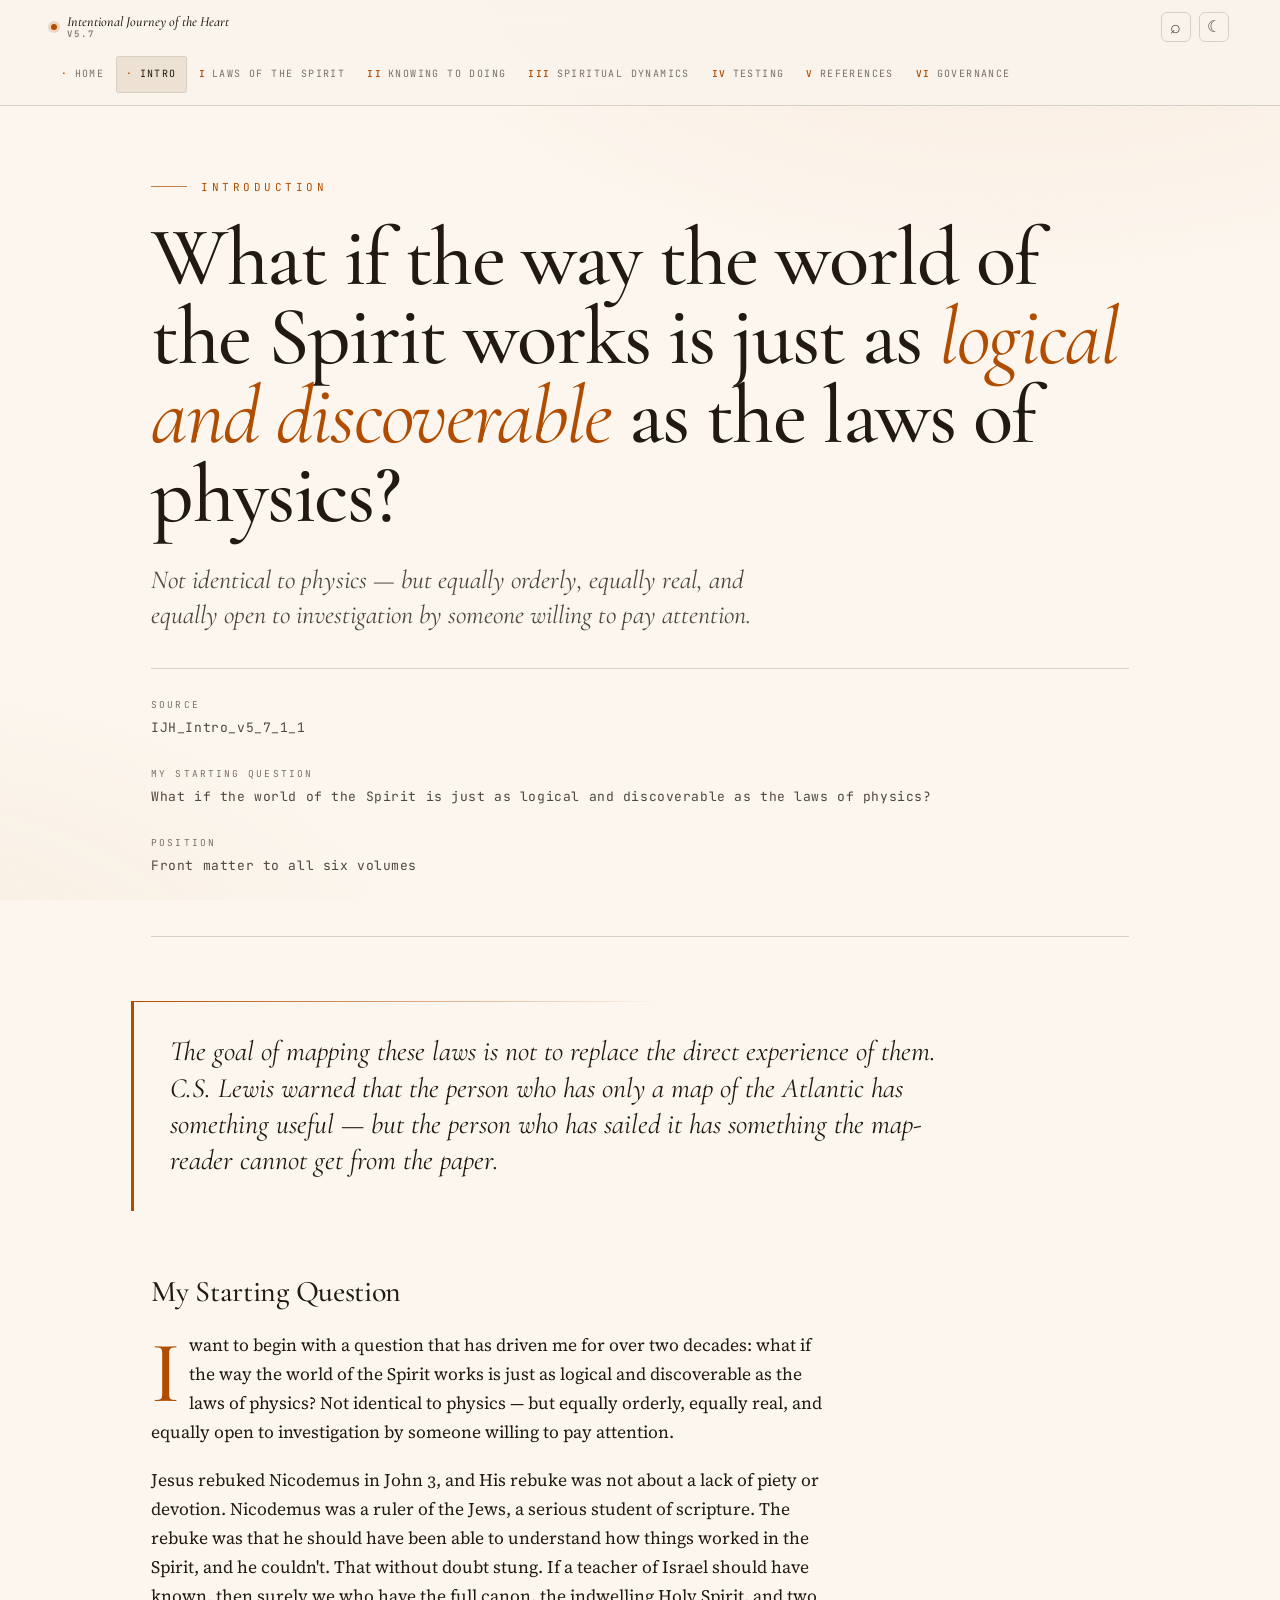
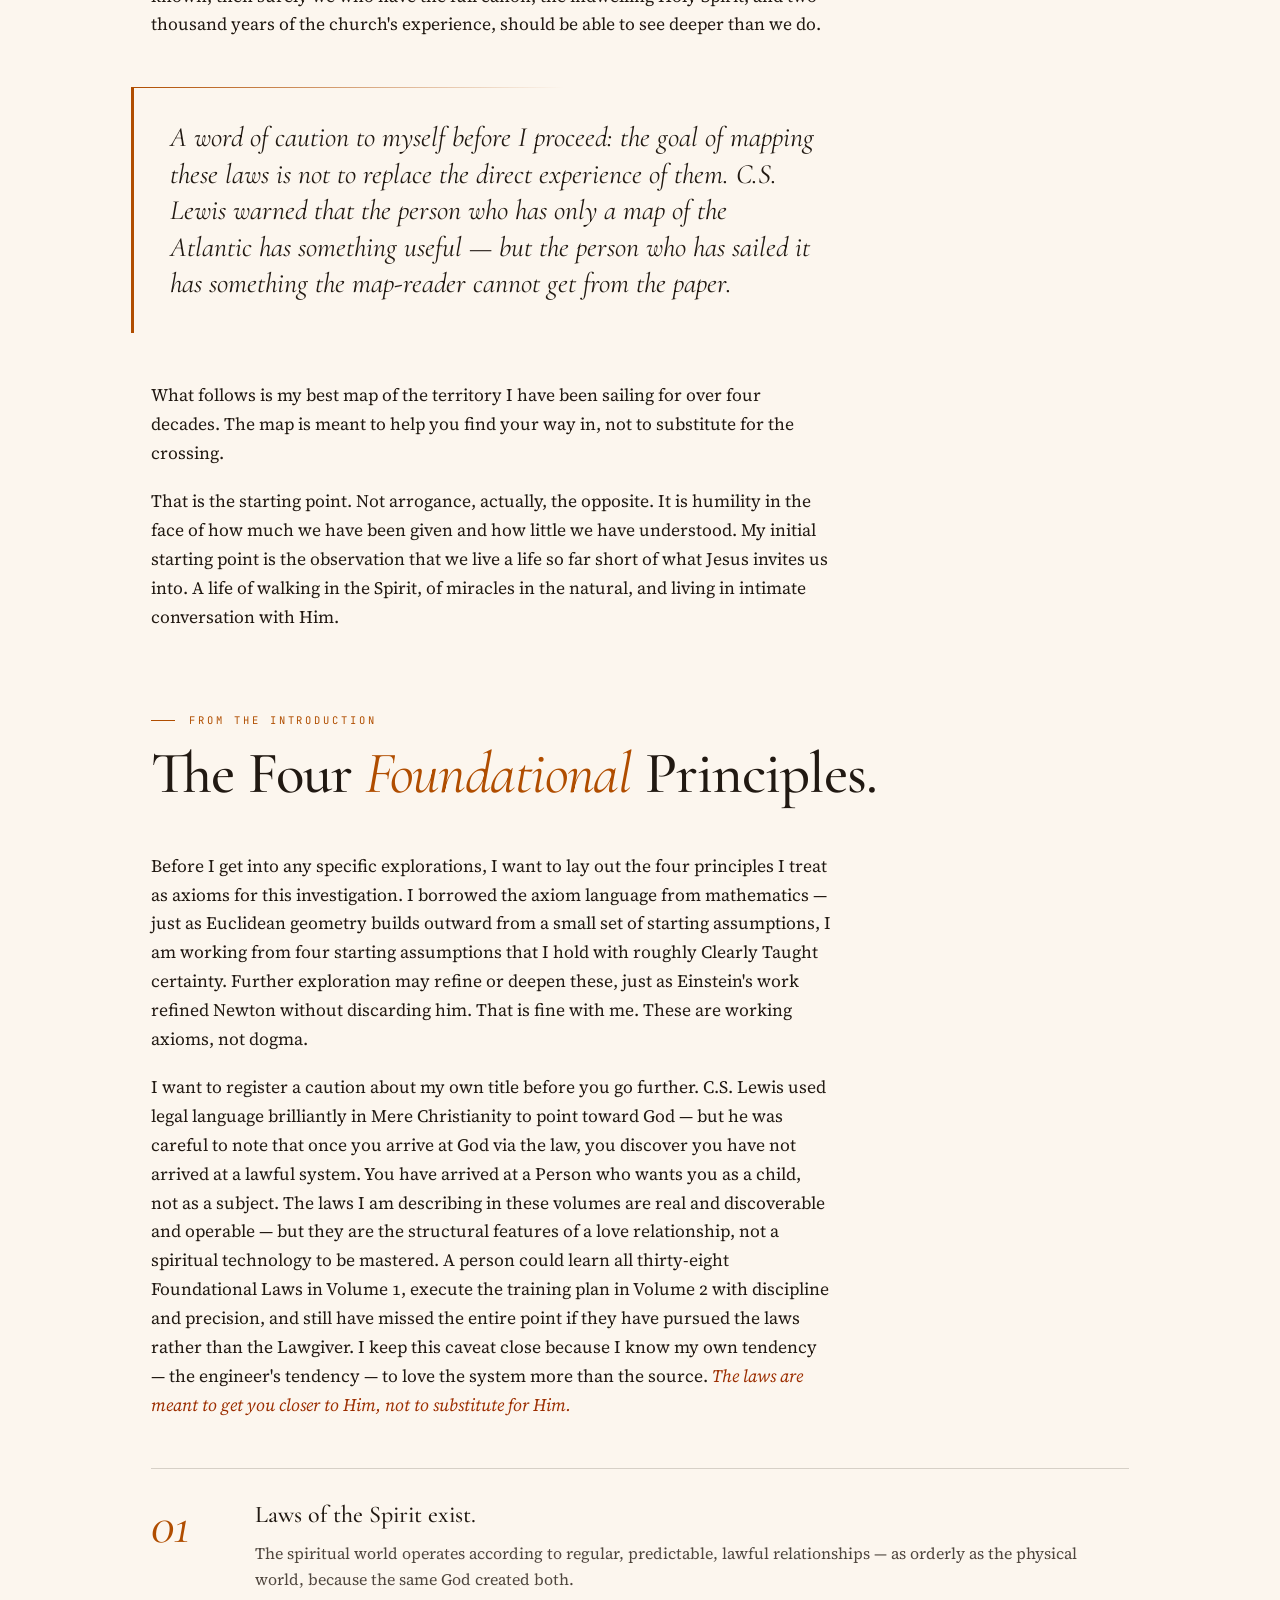
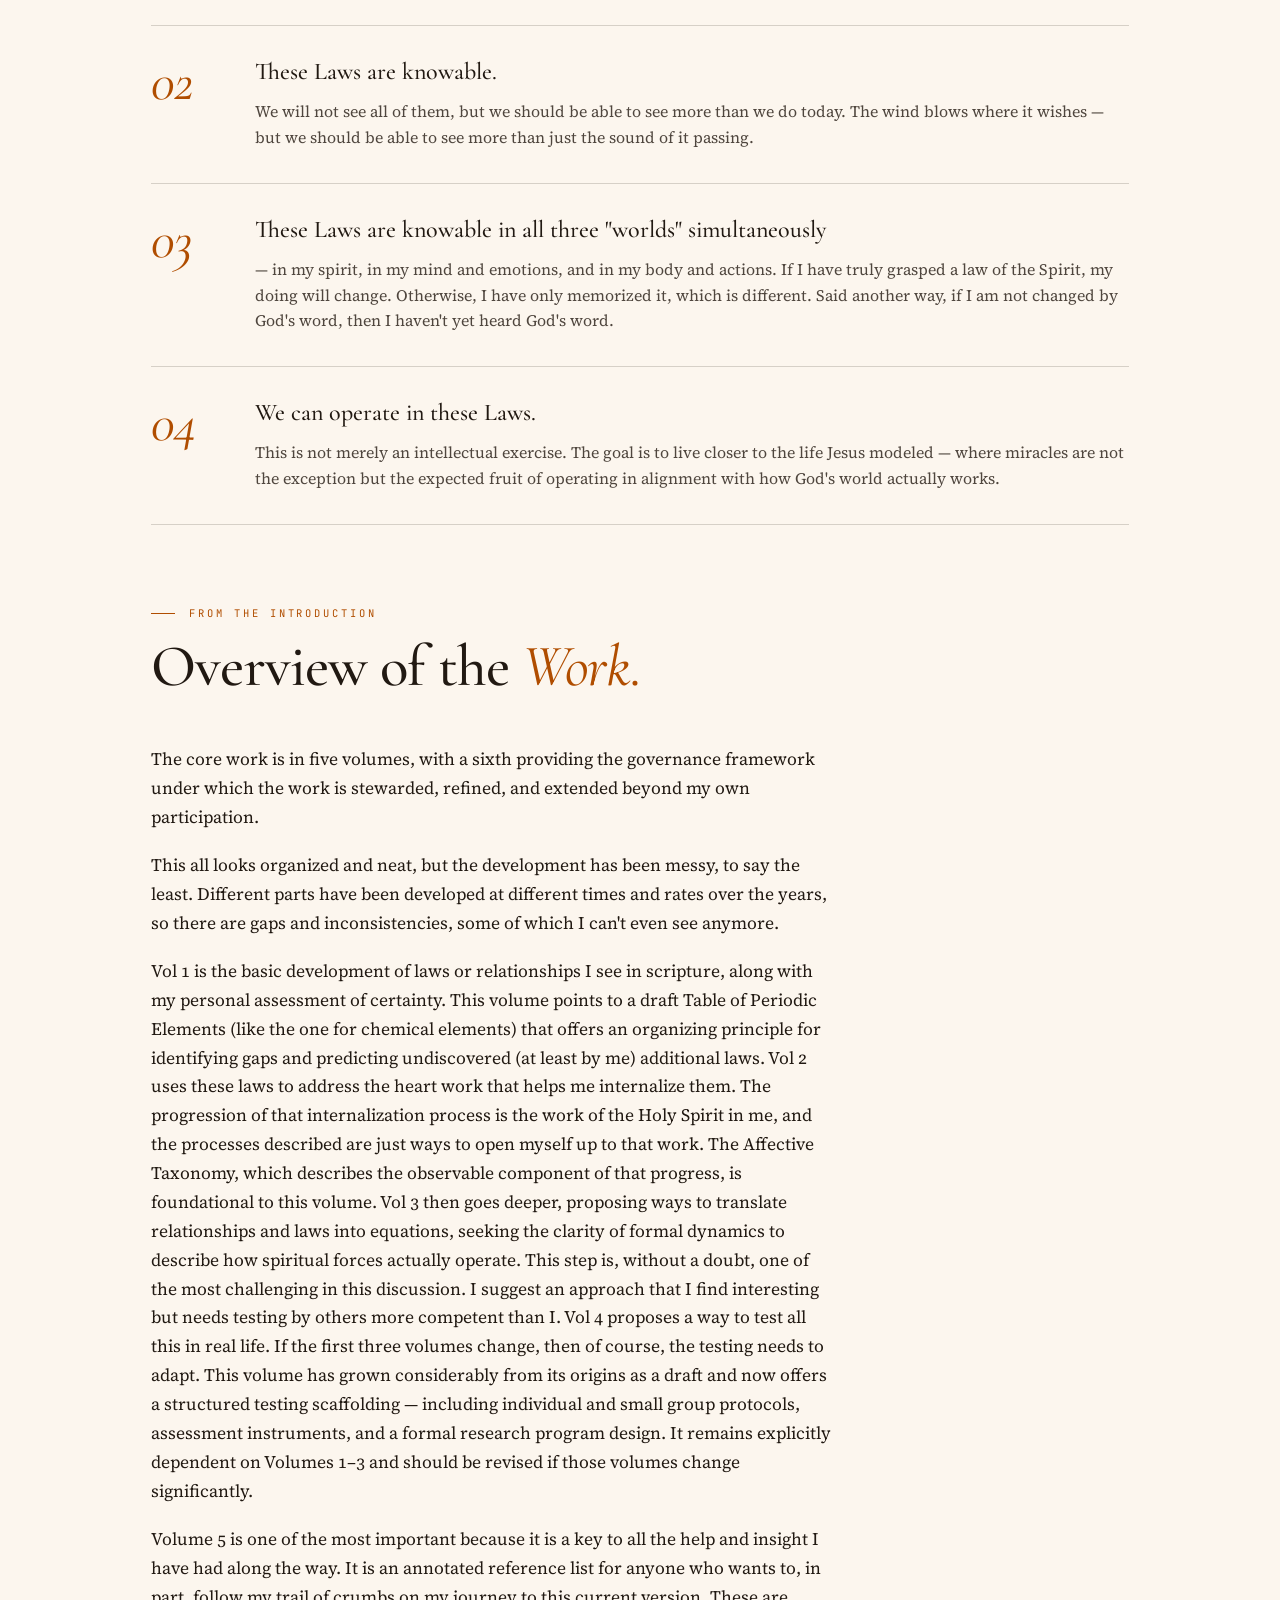
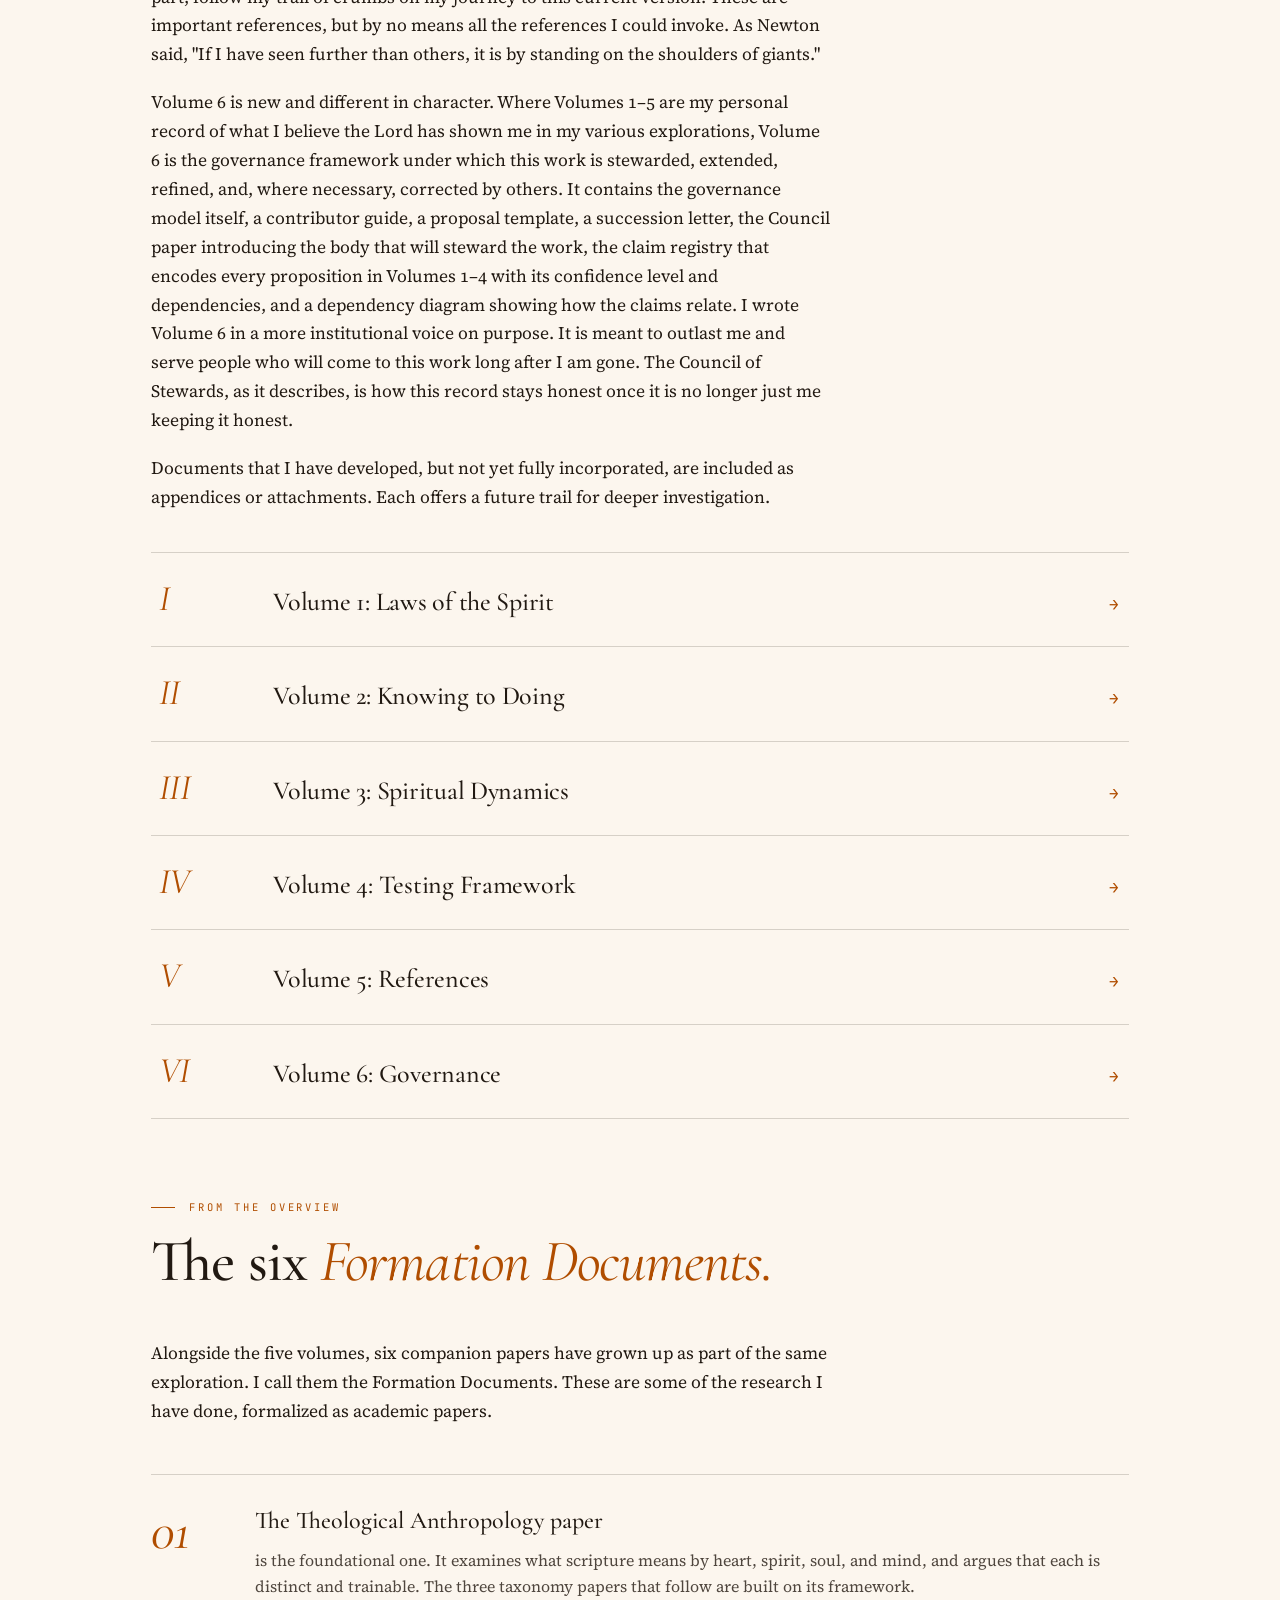
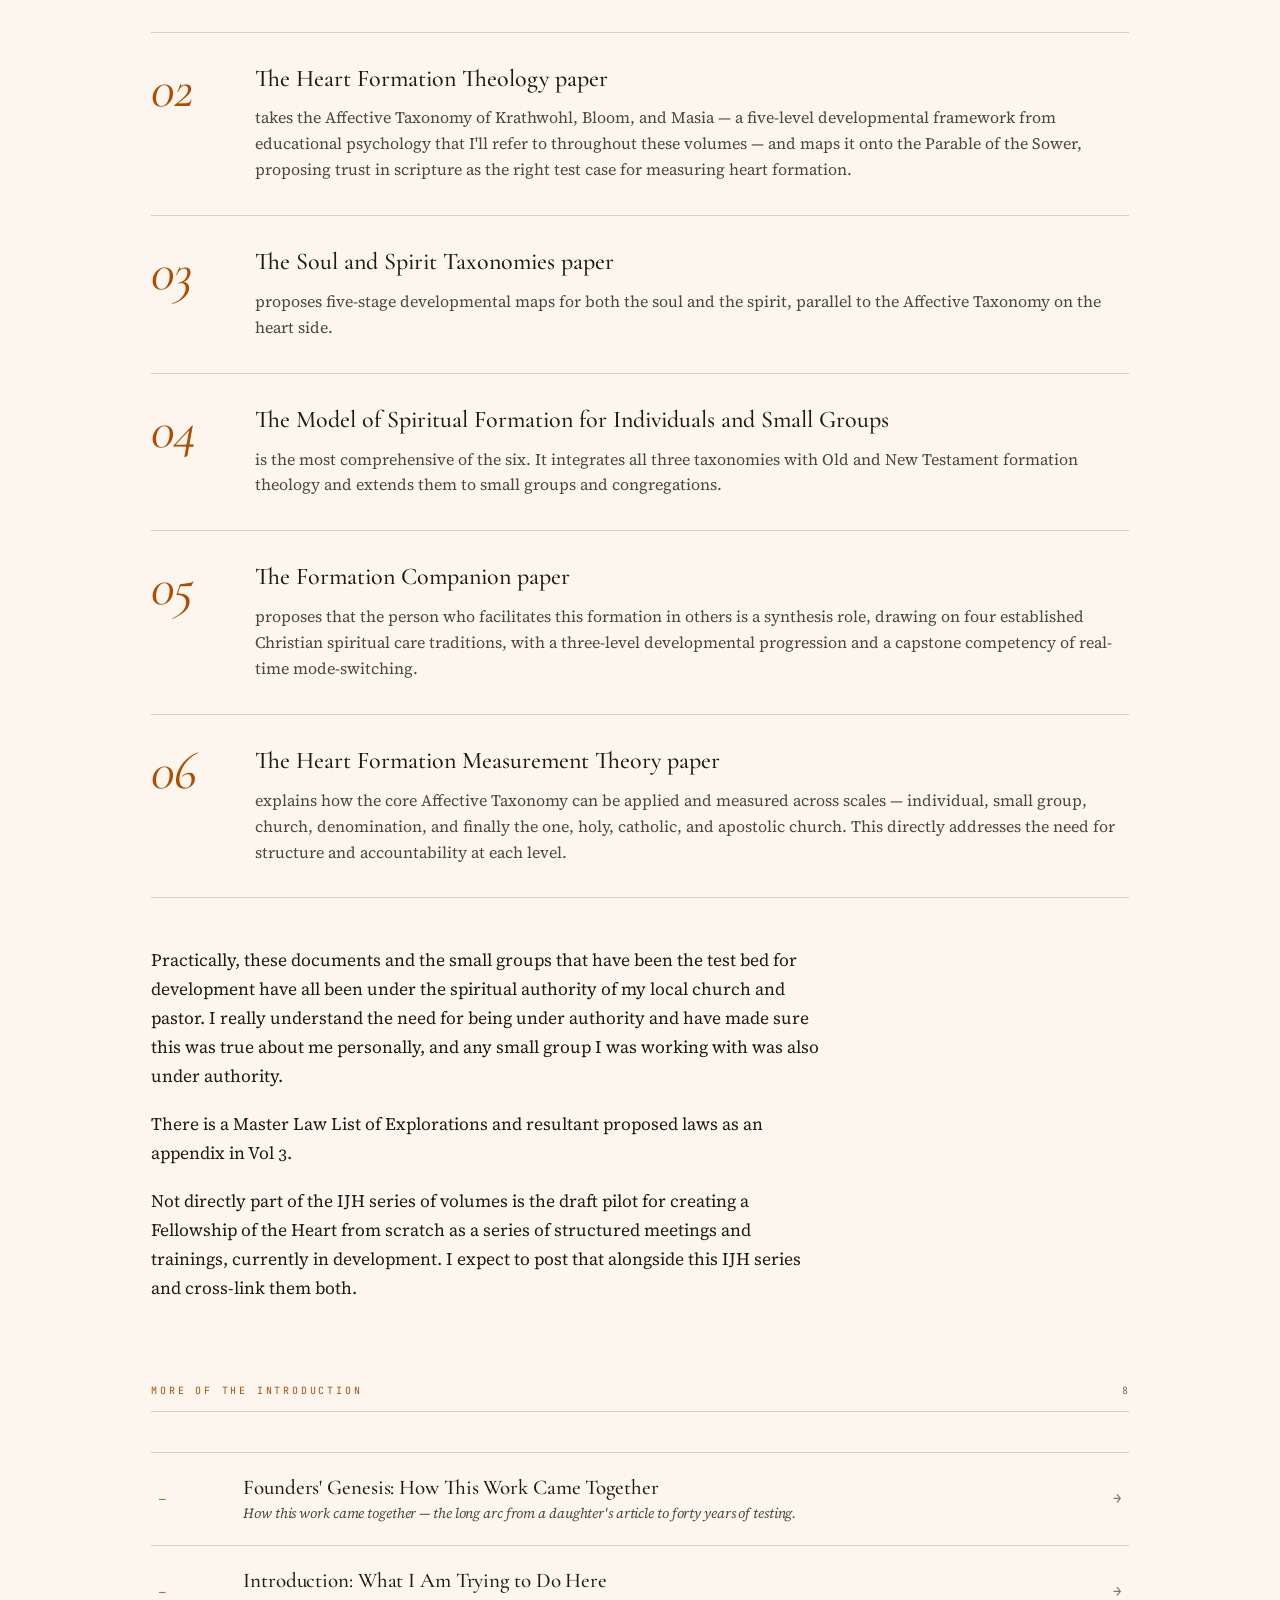
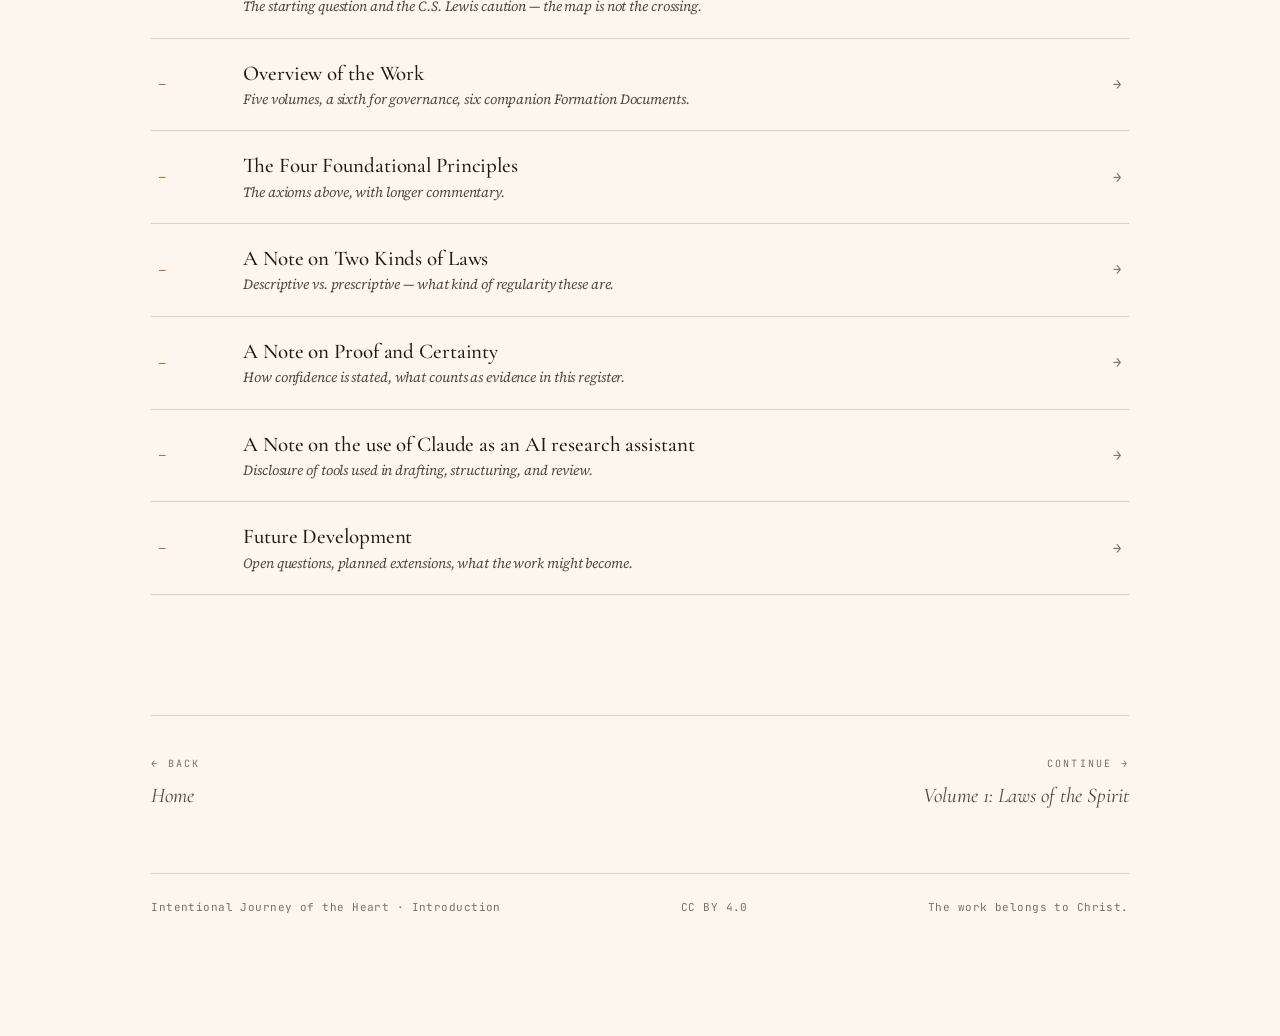
==== commit 15763131: "Bring preview in line with dev/prod (v5.7 + all features) Sync the standalone design-preview repo up" ====
--- a/Introduction.html
+++ b/Introduction.html
@@ -8,6 +8,7 @@
 <link rel="preconnect" href="https://fonts.gstatic.com" crossorigin />
 <link href="https://fonts.googleapis.com/css2?family=Cormorant+Garamond:ital,wght@0,400;0,500;0,600;1,400;1,500&family=Source+Serif+4:ital,opsz,wght@0,8..60,400;0,8..60,500;0,8..60,600;1,8..60,400;1,8..60,500&family=JetBrains+Mono:wght@400;500;600&family=Inter+Tight:wght@400;500;600&display=swap" rel="stylesheet" />
 <link rel="stylesheet" href="styles.css" />
+<script>(function(){try{if(localStorage.getItem('ijh-theme')==='dark')document.documentElement.setAttribute('data-theme','dark');}catch(e){}})();</script>
 </head>
 <body>
 <header class="topnav-wrap">
@@ -16,7 +17,7 @@
       <span class="dot"></span>
       <span class="crest-stack">
         <span class="work">Intentional Journey of the Heart</span>
-        <span class="crest-sub">DEV PREVIEW · v5.6</span>
+        <span class="crest-sub">v5.7</span>
       </span>
     </a>
     <div class="topnav-vols">
@@ -29,8 +30,12 @@
       <a href="Volume 5.html"><span class="v-num">V</span>References</a>
       <a href="Volume 6 Governance.html"><span class="v-num">VI</span>Governance</a>
     </div>
+    <div class="topnav-controls">
+      <button type="button" class="nav-icon-btn" id="search-open" aria-label="Search" title="Search (press /)">⌕</button>
+      <button type="button" class="nav-icon-btn" id="theme-toggle" aria-label="Toggle dark mode"></button>
+    </div>
     <div class="topnav-right">
-      <a href="https://github.com/jgtittle-ministries/Intentional-Journey-of-the-Heart-dev" target="_blank" rel="noopener">Repo</a>
+      <a href="https://github.com/jgtittle-ministries/Intentional-Journey-of-the-Heart-preview" target="_blank" rel="noopener">Repo</a>
       <a href="https://creativecommons.org/licenses/by/4.0/" target="_blank" rel="noopener">CC BY 4.0</a>
     </div>
   </nav>
@@ -44,7 +49,7 @@
     <p class="subtitle">Not identical to physics — but equally orderly, equally real, and equally open to investigation by someone willing to pay attention.</p>
 
     <div class="meta-row">
-      <div class="meta-item"><span class="lbl">Source</span><span class="val">IJH_Intro_v5_6_1_1</span></div>
+      <div class="meta-item"><span class="lbl">Source</span><span class="val">IJH_Intro_v5_7_1_1</span></div>
       <div class="meta-item"><span class="lbl">My starting question</span><span class="val">What if the world of the Spirit is just as logical and discoverable as the laws of physics?</span></div>
       <div class="meta-item"><span class="lbl">Position</span><span class="val">Front matter to all six volumes</span></div>
     </div>
@@ -252,5 +257,6 @@
 
 </div>
 
+<script src="app.js"></script>
 </body>
 </html>
--- a/styles.css
+++ b/styles.css
@@ -94,9 +94,10 @@
 }
 .topnav {
   display: flex;
+  flex-wrap: wrap;
   align-items: center;
   justify-content: space-between;
-  gap: 16px;
+  gap: 10px 16px;
   padding: 12px var(--gutter);
   max-width: 1400px;
   margin: 0 auto;
@@ -141,7 +142,10 @@
 .topnav-vols {
   display: flex;
   gap: 2px;
-  margin: 0 auto;
+  order: 3;
+  width: 100%;
+  margin: 0;
+  padding-top: 4px;
   flex-wrap: nowrap;
   overflow-x: auto;
   scrollbar-width: none;
@@ -192,12 +196,13 @@
 @media (max-width: 1400px) {
   .topnav-right { display: none; }
 }
+/* Search + theme controls — always visible (unlike .topnav-right). */
+.topnav-controls { display: flex; align-items: center; gap: 8px; flex: none; margin-left: auto; }
 @media (max-width: 1180px) {
   .topnav .crest .crest-sub { display: none; }
 }
 @media (max-width: 1080px) {
-  .topnav { flex-wrap: wrap; padding: 12px 18px; gap: 8px; }
-  .topnav-vols { order: 3; width: 100%; padding-top: 6px; }
+  .topnav { padding: 12px 18px; }
 }
 
 /* ---------- TOC sidebar ---------- */
@@ -1393,3 +1398,149 @@
   line-height: 1.55;
   text-align: center;
 }
+
+/* ── PDF popup links + modal (restored after MkDocs retirement) ────── */
+/* Inline suffix style, e.g. the "(pdf)" after a Formation Document name. */
+a.pdf-popup {
+  margin-left: 0.35em;
+  font-size: 0.85em;
+  font-weight: 500;
+  color: var(--accent);
+  text-decoration: underline;
+  text-underline-offset: 2px;
+  cursor: pointer;
+  white-space: nowrap;
+}
+a.pdf-popup:hover,
+a.pdf-popup:focus { color: var(--accent-2); text-decoration-thickness: 2px; }
+/* Button call-to-action style — Vol 3 TFT appendices. */
+a.pdf-popup.md-button {
+  margin-left: 0;
+  font-size: 0.9rem;
+  font-weight: 600;
+  text-decoration: none;
+  white-space: normal;
+  display: inline-block;
+  padding: 0.6em 1.2em;
+  border: 1px solid var(--accent);
+  border-radius: 4px;
+  color: var(--accent);
+}
+a.pdf-popup.md-button:hover,
+a.pdf-popup.md-button:focus { background: var(--accent); color: var(--bg); text-decoration: none; }
+
+#pdf-popup-modal { position: fixed; inset: 0; z-index: 9999; display: none; }
+#pdf-popup-modal.is-open { display: block; }
+.pdf-popup-backdrop { position: absolute; inset: 0; background: rgba(0, 0, 0, 0.78); cursor: pointer; }
+.pdf-popup-window {
+  position: absolute;
+  top: 6%; left: 8%;
+  width: 84%; height: 88%;
+  background: #ffffff;
+  border-radius: 6px;
+  box-shadow: 0 10px 40px rgba(0, 0, 0, 0.5);
+  display: flex;
+  flex-direction: column;
+  overflow: hidden;
+}
+.pdf-popup-bar {
+  display: flex;
+  align-items: center;
+  gap: 12px;
+  padding: 8px 14px;
+  background: #1e293b;
+  color: #fff;
+  font-size: 0.95em;
+  flex: 0 0 auto;
+}
+.pdf-popup-title { flex: 1 1 auto; font-weight: 600; white-space: nowrap; overflow: hidden; text-overflow: ellipsis; }
+.pdf-popup-hint { flex: 0 0 auto; font-size: 0.8em; font-style: italic; opacity: 0.75; white-space: nowrap; }
+@media (max-width: 600px) { .pdf-popup-hint { display: none; } }
+.pdf-popup-open { color: #93c5fd; text-decoration: underline; font-size: 0.9em; }
+.pdf-popup-open:hover { color: #bfdbfe; }
+.pdf-popup-close { background: none; border: none; color: #fff; font-size: 1.6em; line-height: 1; cursor: pointer; padding: 0 4px; }
+.pdf-popup-close:hover { color: #f87171; }
+.pdf-popup-frame { flex: 1 1 auto; width: 100%; border: none; background: #f5f5f5; }
+
+/* ── Dark mode ─────────────────────────────────────────────────────── */
+/* Opt-in via the topnav toggle; persisted in localStorage. Light stays
+   the default. Overrides the same tokens defined at :root. */
+:root[data-theme="dark"] {
+  --bg:        oklch(0.20 0.012 75);
+  --bg-2:      oklch(0.24 0.012 75);
+  --bg-3:      oklch(0.285 0.012 75);
+  --card:      oklch(0.245 0.012 75);
+  --rule:      oklch(0.46 0.020 75);
+  --rule-soft: oklch(0.34 0.014 75);
+  --text:      oklch(0.92 0.012 75);
+  --text-mid:  oklch(0.78 0.014 60);
+  --text-dim:  oklch(0.62 0.016 60);
+  --accent:    oklch(0.74 0.135 65);
+  --accent-2:  oklch(0.82 0.125 70);
+  --accent-dim:oklch(0.46 0.10 60);
+  --cool:      oklch(0.70 0.09 230);
+  --cool-dim:  oklch(0.55 0.07 230);
+  --rose:      oklch(0.70 0.13 25);
+  --leaf:      oklch(0.70 0.11 145);
+}
+:root[data-theme="dark"] img { filter: brightness(0.92) contrast(1.02); }
+
+/* ── Topnav icon buttons (search + theme) ──────────────────────────── */
+.nav-icon-btn {
+  background: none;
+  border: 1px solid var(--rule-soft);
+  color: var(--text-mid);
+  font-size: 16px;
+  line-height: 1;
+  width: 30px;
+  height: 30px;
+  border-radius: 6px;
+  cursor: pointer;
+  display: inline-flex;
+  align-items: center;
+  justify-content: center;
+  padding: 0;
+  transition: color .15s, border-color .15s, background .15s;
+}
+.nav-icon-btn:hover { color: var(--accent); border-color: var(--accent); }
+#search-open { font-size: 18px; }
+
+/* ── Search overlay ────────────────────────────────────────────────── */
+#search-overlay { position: fixed; inset: 0; z-index: 10000; display: none; }
+#search-overlay.is-open { display: block; }
+.search-backdrop { position: absolute; inset: 0; background: rgba(0,0,0,0.5); backdrop-filter: blur(2px); }
+.search-panel {
+  position: absolute;
+  top: 8vh; left: 50%;
+  transform: translateX(-50%);
+  width: min(680px, 92vw);
+  max-height: 80vh;
+  background: var(--bg);
+  border: 1px solid var(--rule);
+  border-radius: 10px;
+  box-shadow: 0 20px 60px rgba(0,0,0,0.35);
+  display: flex;
+  flex-direction: column;
+  overflow: hidden;
+}
+.search-bar { display: flex; align-items: center; gap: 10px; padding: 14px 16px; border-bottom: 1px solid var(--rule-soft); flex: 0 0 auto; }
+.search-ic { font-size: 20px; color: var(--text-dim); }
+#search-input {
+  flex: 1 1 auto;
+  background: none;
+  border: none;
+  outline: none;
+  font-family: var(--serif);
+  font-size: 19px;
+  color: var(--text);
+}
+.search-close { background: var(--bg-2); border: 1px solid var(--rule-soft); color: var(--text-dim); font-family: var(--mono); font-size: 11px; padding: 3px 7px; border-radius: 4px; cursor: pointer; }
+.search-results { overflow-y: auto; padding: 6px; }
+.search-empty { color: var(--text-dim); font-size: 15px; padding: 22px 16px; text-align: center; font-style: italic; }
+.search-hit { display: block; padding: 10px 12px; border-radius: 7px; text-decoration: none; color: var(--text); }
+.search-hit:hover, .search-hit.is-sel { background: var(--bg-2); }
+.sh-vol { display: block; font-family: var(--mono); font-size: 10.5px; letter-spacing: 0.06em; text-transform: uppercase; color: var(--accent); margin-bottom: 2px; }
+.sh-title { display: block; font-family: var(--display); font-size: 19px; font-weight: 600; line-height: 1.25; }
+.sh-snip { display: block; font-size: 13.5px; color: var(--text-mid); line-height: 1.5; margin-top: 3px; max-height: 3em; overflow: hidden; }
+.search-hit mark { background: var(--accent-dim); color: var(--text); border-radius: 2px; padding: 0 1px; }
+@media (max-width: 600px) { .search-panel { top: 0; left: 0; transform: none; width: 100vw; max-height: 100vh; height: 100%; border-radius: 0; } }
